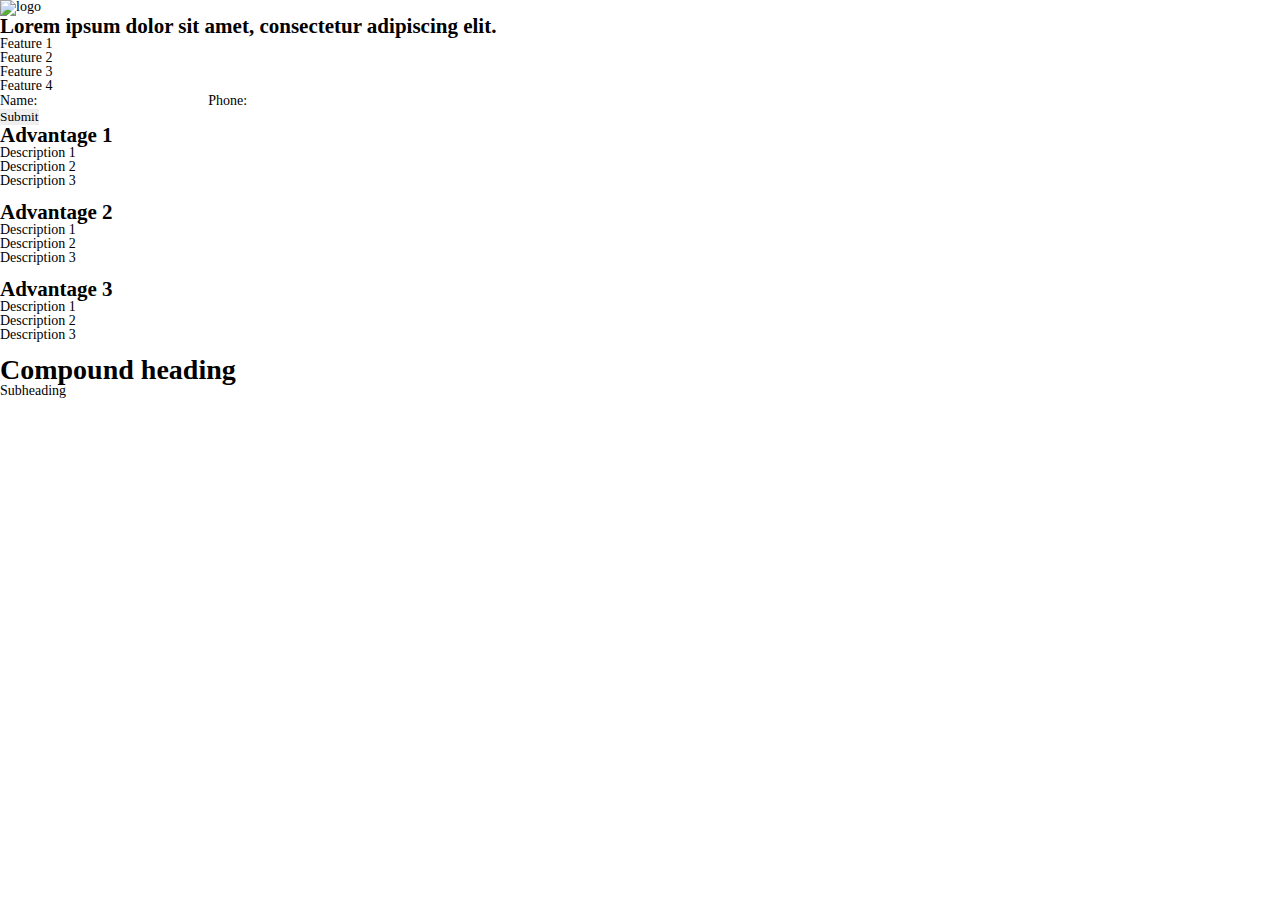
==== index.html @ 04e69cf3 "setup project" ====
<!DOCTYPE html>
<html lang="en">

<head>
    <meta charset="UTF-8">
    <meta http-equiv="X-UA-Compatible" content="IE=edge">
    <meta name="viewport" content="width=device-width, initial-scale=1.0">
    <!-- favicon -->
    <link rel="apple-touch-icon" sizes="180x180" href="./assets/apple-touch-icon.png">
    <link rel="icon" type="image/png" sizes="32x32" href="./assets/favicon-32x32.png">
    <link rel="icon" type="image/png" sizes="16x16" href="./assets/favicon-16x16.png">
    <link rel="manifest" href="./assets/site.webmanifest">
    <link rel="mask-icon" href="./assets/safari-pinned-tab.svg" color="#5bbad5">
    <meta name="msapplication-TileColor" content="#da532c">
    <meta name="theme-color" content="#ffffff">

    <link rel="stylesheet" href="./styles/style.css">
    <title>Document</title>
</head>


    <body>
        <header class="header">
            <div class="header__logo">
                <img src="logo.png" alt="logo">
            </div>
            <div class="header__text">
                <p class="header__paragraph"></p>
                <p class="header__paragraph"></p>
            </div>
        </header>

        <div class="promo">
            <h1 class="promo__heading heading"></h1>
            <h2 class="promo__subheading subheading">Lorem ipsum dolor sit amet, consectetur adipiscing elit.</h2>
            <ul class="promo__features">
                <li class="feature">Feature 1</li>
                <li class="feature">Feature 2</li>
                <li class="feature">Feature 3</li>
                <li class="feature">Feature 4</li>
            </ul>
            <form class="promo-form form">
                <p class="form__description form__description__red"></p>
                <div class="promo-form__prices">
                    <div class="promo-form__price">
                        <p class="price-text"></p>
                        <p class="price-cost"></p>
                    </div>
                    <div class="promo-form__price">
                        <p class="price-text"></p>
                        <p class="price-cost price-cost-orange"></p>
                    </div>
                </div>
                <label for="name" class="promo-form__label label">Name:</label>
                <input type="text" id="name" name="name" class="promo-form__input input">
                <label for="phone" class="promo-form__label label">Phone:</label>
                <input type="tel" id="phone" name="phone" class="promo-form__input input">
                <p class="form__description form__description__red"></p>
                <button type="submit" class="promo-form__button">Submit</button>
                <div class="promo-form__security"></div>
            </form>
        </div>

        <div class="advantages">
            <h1 class="advantages__heading"></h1>
            <ul class="advantages__list">
                <li class="advantages__item">
                    <h2 class="advantages__item__heading">Advantage 1</h2>
                    <ul class="advantages__item__descriptions">
                        <li class="advantages__item__description">Description 1</li>
                        <li class="advantages__item__description">Description 2</li>
                        <li class="advantages__item__description">Description 3</li>
                    </ul>
                    <img src="" alt="" class="advantages__item__image">
                </li>
                <li class="advantages__item">
                    <h2 class="advantages__item__heading">Advantage 2</h2>
                    <ul class="advantages__item__descriptions">
                        <li class="advantages__item__description">Description 1</li>
                        <li class="advantages__item__description">Description 2</li>
                        <li class="advantages__item__description">Description 3</li>
                    </ul>
                    <img src="" alt="" class="advantages__item__image">
                </li>
                <li class="advantages__item">
                    <h2 class="advantages__item__heading">Advantage 3</h2>
                    <ul class="advantages__item__descriptions">
                        <li class="advantages__item__description">Description 1</li>
                        <li class="advantages__item__description">Description 2</li>
                        <li class="advantages__item__description">Description 3</li>
                    </ul>
                    <img src="" alt="" class="advantages__item__image">
                </li>
            </ul>
        </div>
        <div class="compound">
            <h1 class="compound__heading">Compound heading</h1>
            <p class="compound__subheading">Subheading</p>
            <ul class="compound__list">
                <li class="compoud__item">
                    <img src="" alt="">
                    <div class="compound__text">
                        <h6 class="compound__item__heading"></h6>
                        <p class="compound__item__description"></p>
                    </div>
                </li>
                <li class="compoud__item">
                    <img src="" alt="">
                    <div class="compound__text">
                        <h6 class="compound__item__heading"></h6>
                        <p class="compound__item__description"></p>
                    </div>
                </li>
                <li class="compoud__item">
                    <img src="" alt="">
                    <div class="compound__text">
                        <h6 class="compound__item__heading"></h6>
                        <p class="compound__item__description"></p>
                    </div>
                </li>
                <li class="compoud__item">
                    <img src="" alt="">
                    <div class="compound__text">
                        <h6 class="compound__item__heading"></h6>
                        <p class="compound__item__description"></p>
                    </div>
                </li>
                <li class="compoud__item">
                    <img src="" alt="">
                    <div class="compound__text">
                        <h6 class="compound__item__heading"></h6>
                        <p class="compound__item__description"></p>
                    </div>
                </li>
                <li class="compoud__item">
                    <img src="" alt="">
                    <div class="compound__text">
                        <h6 class="compound__item__heading"></h6>
                        <p class="compound__item__description"></p>
                    </div>
                </li>
            </ul>
        </div>
    </body>

    </html>
---- styles/style.css ----
* {
    padding: 0;
    margin: 0 auto;
    border: 0;
}

*, *::before, *::after {
    -moz-box-sizing: border-box;
    -webkit-box-sizing: border-box;
    box-sizing: border-box;
}
:focus, :active{outline: none;}
a:focus, a:active{outline: none;}

body {
    height: 100%;
    width: 100%;
    font-size: 100%;
    line-height: 1;
    font-size: 14px;
    -ms-text-size-adjust: 100%;
    -moz-text-size-adjust: 100%;
    -webkit-text-size-adjust: 100%;
}

input, button{font-family: inherit;}
nav, header, footer{display: block;}

input::-ms-clear{display: none;}
button{cursor: pointer;}
button::-moz-focus-inner{padding: 0;border: 0;}
a, a:visited{text-decoration: none;}
a:hover{text-decoration: none;}
ul li{list-style-type: none;}

.header {
}
.header__logo {
}
.header__text {
}
.header__paragraph {
}
.promo {
}
.promo__heading {
}
.heading {
}
.promo__subheading {
}
.subheading {
}
.promo__features {
}
.feature {
}
.promo-form {
}
.form {
}
.form__description {
}
.form__description__red {
}
.promo-form__prices {
}
.promo-form__price {
}
.price-text {
}
.price-cost {
}
.price-cost-orange {
}
.promo-form__label {
}
.label {
}
.promo-form__input {
}
.input {
}
.promo-form__button {
}
.promo-form__security {
}
.advantages {
}
.advantages__heading {
}
.advantages__list {
}
.advantages__item {
}
.advantages__item__heading {
}
.advantages__item__descriptions {
}
.advantages__item__description {
}
.advantages__item__image {
}
.compound {
}
.compound__heading {
}
.compound__subheading {
}
.compound__list {
}
.compoud__item {
}
.compound__text {
}
.compound__item__heading {
}
.compound__item__description {
}
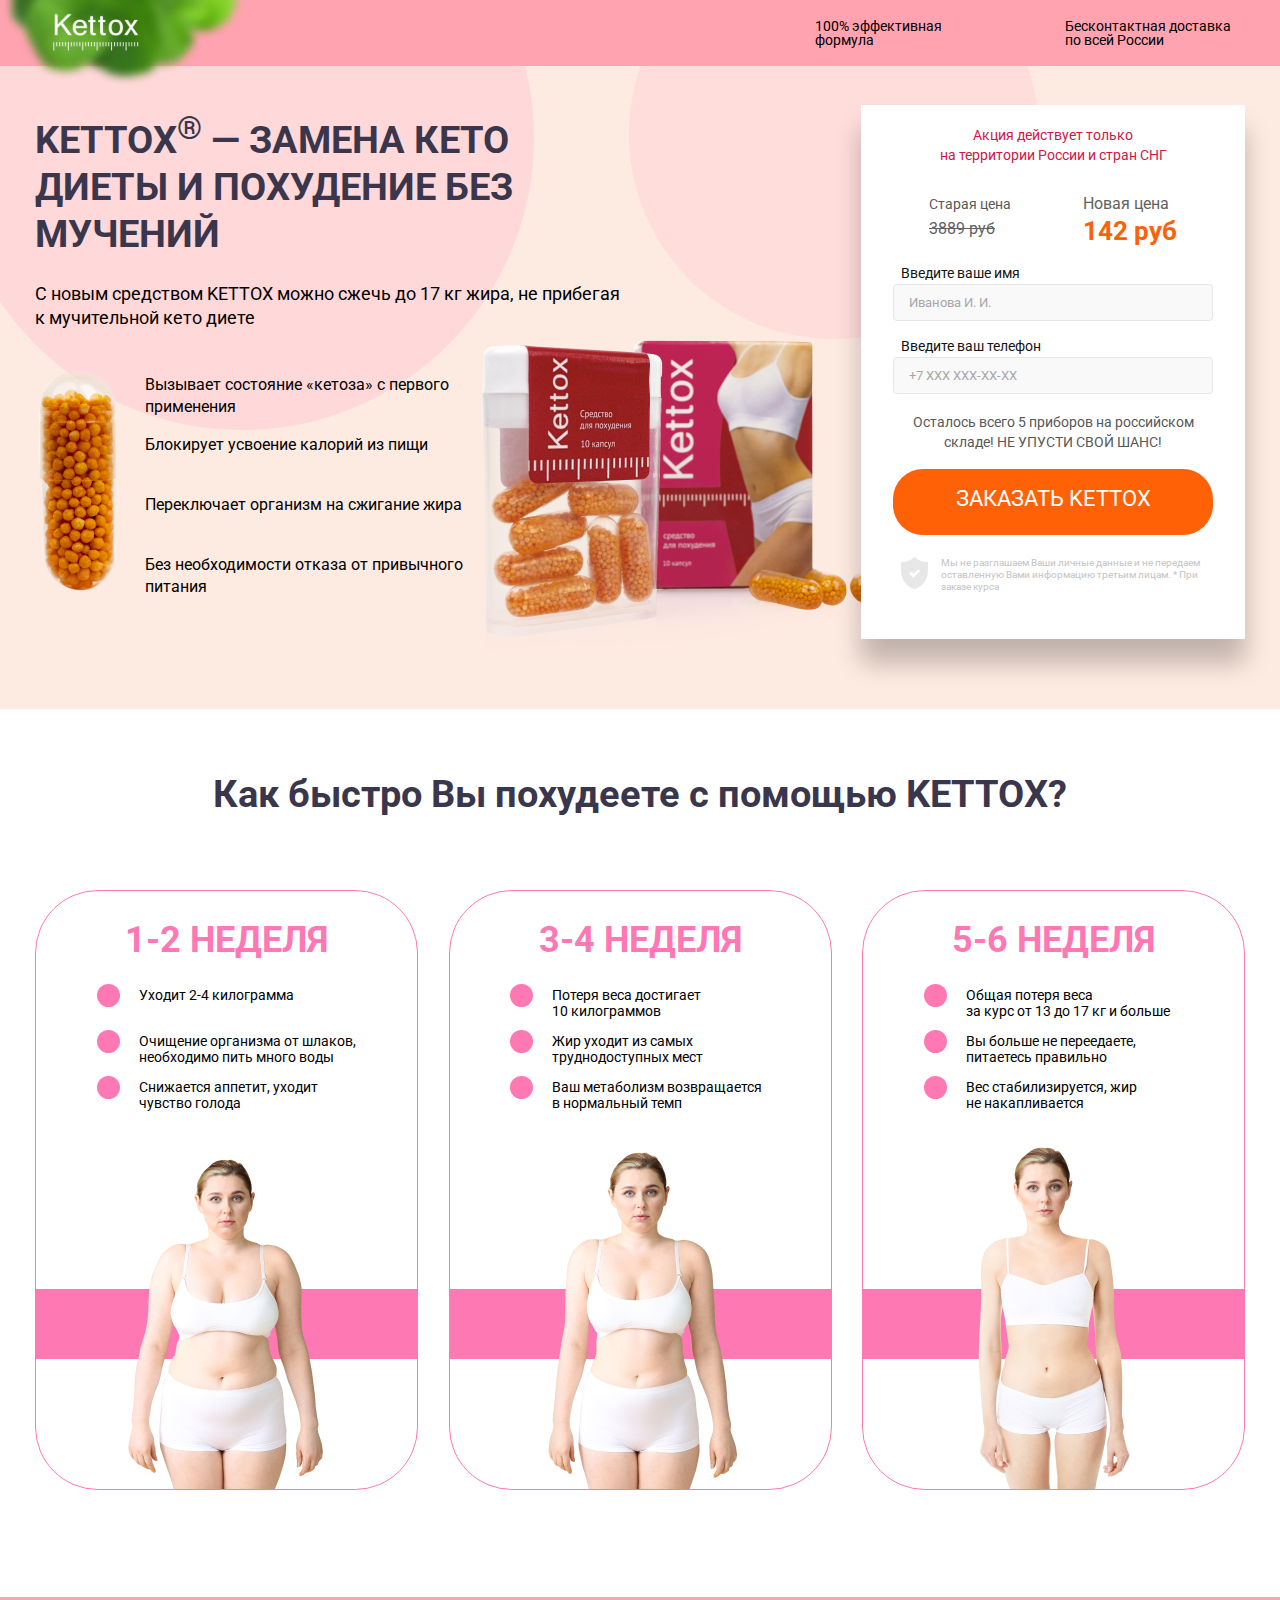
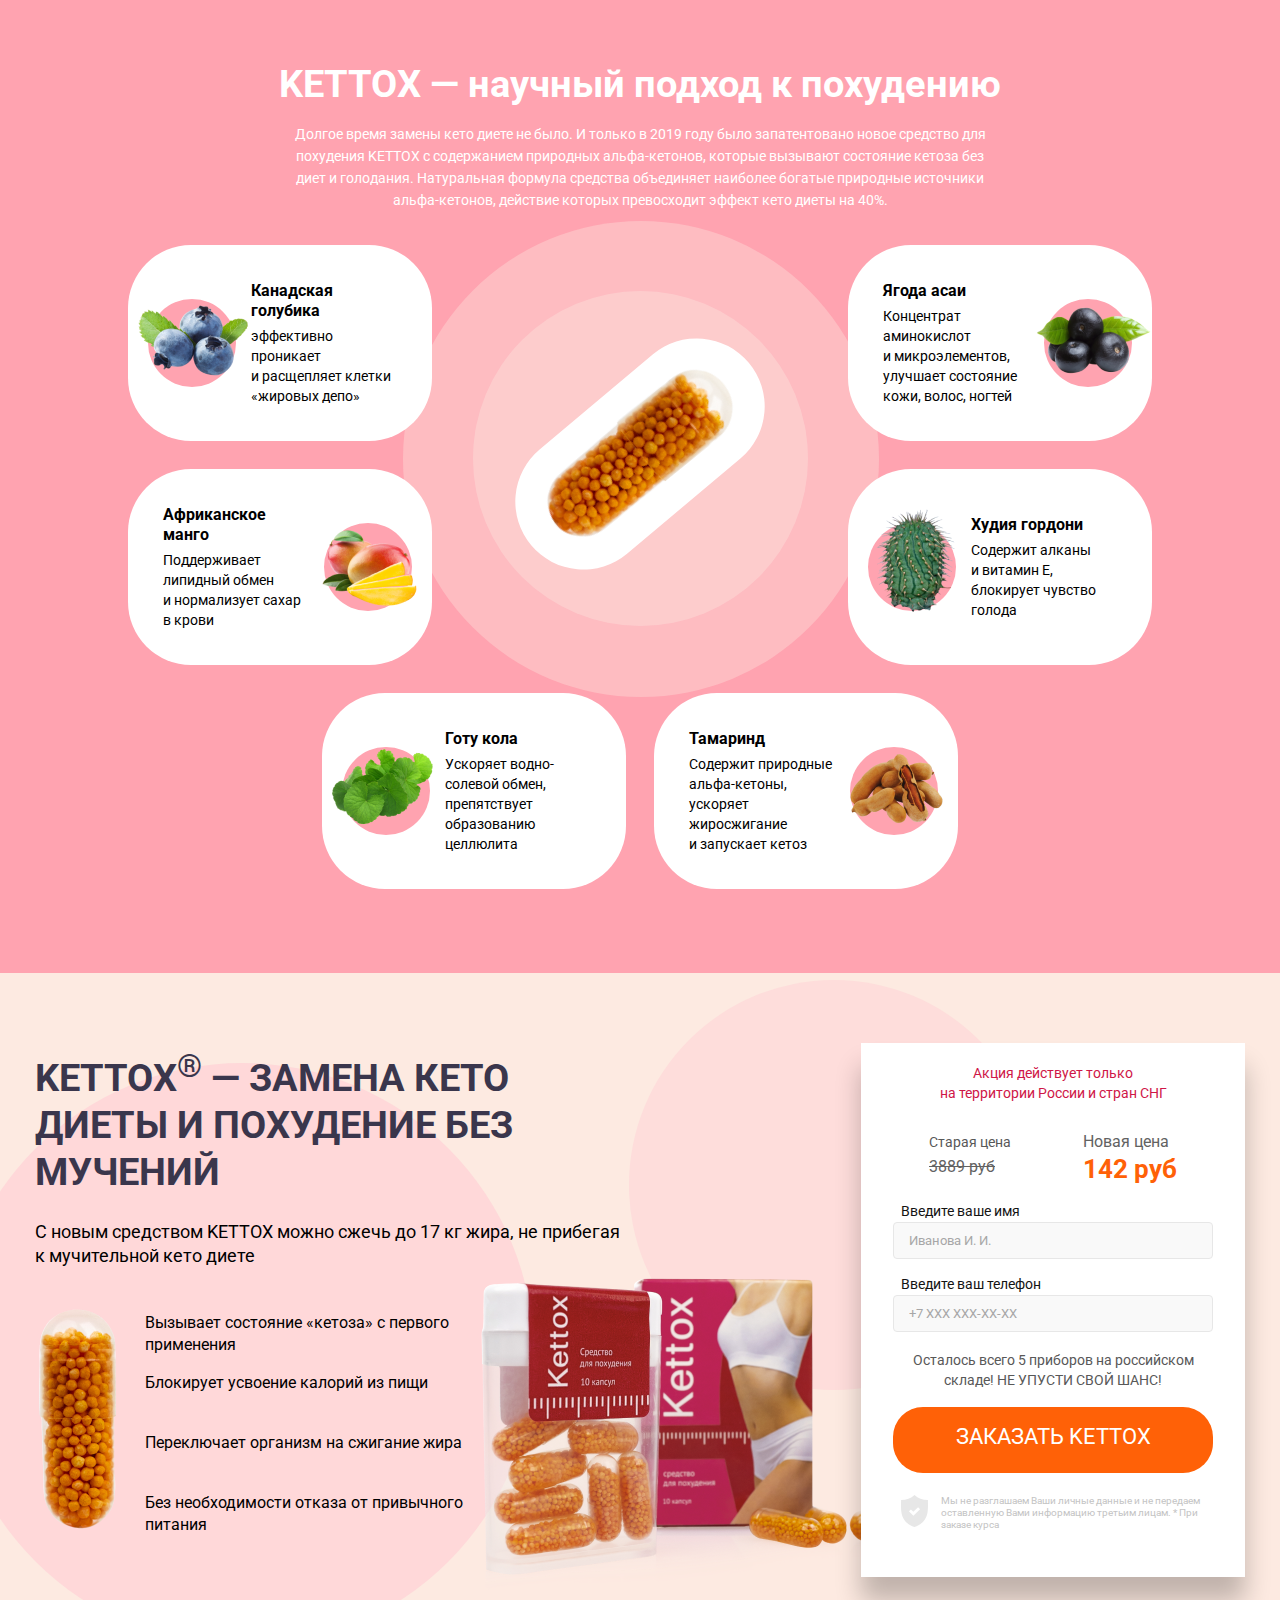
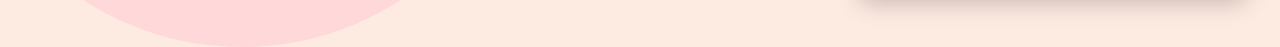
==== commit 8dcceaa3: "add and basic refactor test task" ====
--- a/index.html
+++ b/index.html
@@ -13,134 +13,410 @@
     <link rel="mask-icon" href="./assets/safari-pinned-tab.svg" color="#5bbad5">
     <meta name="msapplication-TileColor" content="#da532c">
     <meta name="theme-color" content="#ffffff">
-
+    <!-- font -->
+    <link rel="preconnect" href="https://fonts.googleapis.com">
+    <link rel="preconnect" href="https://fonts.gstatic.com" crossorigin>
+    <link href="https://fonts.googleapis.com/css2?family=Roboto:wght@400;700&display=swap" rel="stylesheet">
+    <!-- style -->
     <link rel="stylesheet" href="./styles/style.css">
-    <title>Document</title>
+    <title>KETTOX</title>
 </head>
 
 
     <body>
         <header class="header">
-            <div class="header__logo">
-                <img src="logo.png" alt="logo">
-            </div>
-            <div class="header__text">
-                <p class="header__paragraph"></p>
-                <p class="header__paragraph"></p>
+            <div class="wrap header__wrap">
+                <div class="header__logo">
+                    <img class="logo" src="./assets/logo.svg" alt="logo">
+                    <img class="leaf" src="./assets/leaf.png" alt="leaf">
+                </div>
+                <div class="header__text">
+                    <p class="header__paragraph">100% эффективная формула</p>
+                    <p class="header__paragraph">Бесконтактная доставка по&nbsp;всей России</p>
+                    <p class="header__paragraph-mobile">KETTOX®  Комфортная замена кето диеты</p>
+                </div>
             </div>
         </header>
 
         <div class="promo">
-            <h1 class="promo__heading heading"></h1>
-            <h2 class="promo__subheading subheading">Lorem ipsum dolor sit amet, consectetur adipiscing elit.</h2>
-            <ul class="promo__features">
-                <li class="feature">Feature 1</li>
-                <li class="feature">Feature 2</li>
-                <li class="feature">Feature 3</li>
-                <li class="feature">Feature 4</li>
-            </ul>
-            <form class="promo-form form">
-                <p class="form__description form__description__red"></p>
-                <div class="promo-form__prices">
-                    <div class="promo-form__price">
-                        <p class="price-text"></p>
-                        <p class="price-cost"></p>
-                    </div>
-                    <div class="promo-form__price">
-                        <p class="price-text"></p>
-                        <p class="price-cost price-cost-orange"></p>
-                    </div>
-                </div>
-                <label for="name" class="promo-form__label label">Name:</label>
-                <input type="text" id="name" name="name" class="promo-form__input input">
-                <label for="phone" class="promo-form__label label">Phone:</label>
-                <input type="tel" id="phone" name="phone" class="promo-form__input input">
-                <p class="form__description form__description__red"></p>
-                <button type="submit" class="promo-form__button">Submit</button>
-                <div class="promo-form__security"></div>
-            </form>
+            <div class="wrap promo__wrap">
+                <div class="promo__text">
+                    <h1 class="promo__heading heading">KETTOX<sup class="reg">&reg;</sup>&nbsp;&mdash; ЗАМЕНА КЕТО ДИЕТЫ И&nbsp;ПОХУДЕНИЕ БЕЗ МУЧЕНИЙ</h1>
+                    <p class="promo__subheading subheading">С&nbsp;новым средством KETTOX можно сжечь до&nbsp;17&nbsp;кг жира, не&nbsp;прибегая к&nbsp;мучительной кето диете</p>
+                    <ul class="promo__features">
+                        <img class="promo__features__pic" src="./assets/pill.png" alt="pill">
+                        <li class="feature">Вызывает состояние &laquo;кетоза&raquo; с&nbsp;первого применения</li>
+                        <li class="feature">Блокирует усвоение калорий из&nbsp;пищи</li>
+                        <li class="feature">Переключает организм на&nbsp;сжигание жира</li>
+                        <li class="feature">Без необходимости отказа от&nbsp;привычного питания</li>
+                    </ul>
+                </div>
+                <img class="promo__pic" src="./assets/promo-pic.png" alt="kettox box">
+                <div class="promo__circle"></div>
+                <div class="promo__circle-big"></div>
+                <form class="promo-form form">
+                    <p class="form__description form__description__red">Акция действует только на&nbsp;территории&nbsp;России&nbsp;и&nbsp;стран СНГ</p>
+                    <div class="promo-form__prices">
+                        <div class="promo-form__price">
+                            <p class="price-text">Старая цена</p>
+                            <p class="price-cost">3889 руб</p>
+                        </div>
+                        <div class="promo-form__price">
+                            <p class="price-text price-text-big">Новая цена</p>
+                            <p class="price-cost-orange">142 руб</p>
+                        </div>
+                    </div>
+                    <div class="form-input">
+                        <label for="name" class="promo-form__label label">Введите ваше имя</label>
+                        <input type="text" id="name" name="name" class="promo-form__input input" placeholder="Иванова И. И.">
+                    </div>
+                    <div class="form-input">
+                        <label for="phone" class="promo-form__label label">Введите ваш телефон</label>
+                        <input type="tel" id="phone" name="phone" class="promo-form__input input" placeholder="+7 ХХХ ХХХ-ХХ-ХХ">
+                    </div>
+                    <p class="form__description">Осталось всего 5&nbsp;приборов на&nbsp;российском складе! НЕ&nbsp;УПУСТИ СВОЙ ШАНС!</p>
+                    <button type="submit" class="promo-form__button button">ЗАКАЗАТЬ KETTOX</button>
+                    <div class="promo-form__security">
+                        <svg class="security__icon" width="27" height="32" viewBox="0 0 27 32" fill="none" xmlns="http://www.w3.org/2000/svg">
+                            <path d="M26.9261 4.99968C21.364 4.99968 17.1028 3.43964 13.4995 0C9.89658 3.43964 5.63558 4.99968 0.0738771 4.99968C0.0738771 13.9572 -1.81419 26.7888 13.4994 32C28.8141 26.7889 26.9261 13.9573 26.9261 4.99968ZM12.3873 20.7625L7.91428 16.3707L9.917 14.4048L12.3873 16.8304L17.0825 12.2211L19.0851 14.187L12.3873 20.7625Z" fill="#E7E7E7"/>
+                        </svg>    
+                        Мы&nbsp;не&nbsp;разглашаем Ваши личные данные и&nbsp;не передаем оставленную Вами информацию третьим лицам. * При заказе курса
+                    </div>
+                </form>
+            </div>
         </div>
 
+        <form class="promo-form-mobile form wrap">
+            <p class="form__description__black">Акция! Закажите KETTOX прямо&nbsp;сейчас&nbsp;всего&nbsp;за&nbsp;147&nbsp;руб.</p>
+            <div class="promo-form__prices">
+                <div class="promo-form__price">
+                    <p class="price-text">Старая цена</p>
+                    <p class="price-cost">3990 руб.</p>
+                </div>
+                <div class="promo-form__price">
+                    <p class="price-text price-text-big">Промо-цена:</p>
+                    <p class="price-cost-orange">147*</p>
+                </div>
+            </div>
+            <div class="form-input">
+                <label for="name" class="promo-form__label label">Введите ваше имя</label>
+                <input type="text" id="name" name="name" class="promo-form__input input" placeholder="Иванова И. И.">
+            </div>
+            <div class="form-input">
+                <label for="phone" class="promo-form__label label">Введите ваш телефон</label>
+                <input type="tel" id="phone" name="phone" class="promo-form__input input" placeholder="+7 ХХХ ХХХ-ХХ-ХХ">
+            </div>
+            <p class="form__description-small">Осталось упаковок со скидкой: <span class="form__description-num">48</span> шт.</p>
+            <button type="submit" class="promo-form__button button">ЗАКАЗАТЬ KETTOX</button>
+            <div class="form__description-small form__description-center">
+                Уже получили на этой неделе: 297 чел.
+            </div>
+        </form>
+
         <div class="advantages">
-            <h1 class="advantages__heading"></h1>
-            <ul class="advantages__list">
-                <li class="advantages__item">
-                    <h2 class="advantages__item__heading">Advantage 1</h2>
-                    <ul class="advantages__item__descriptions">
-                        <li class="advantages__item__description">Description 1</li>
-                        <li class="advantages__item__description">Description 2</li>
-                        <li class="advantages__item__description">Description 3</li>
+            <div class="wrap">
+                <div class="slider">
+                    <h1 class="advantages__heading heading">Как быстро&nbsp;Вы похудеете с&nbsp;помощью KETTOX?</h1>
+                    <ul class="advantages__list slides">
+                        <li class="advantages__item slide">
+                            <h2 class="advantages__item__heading">1-2 НЕДЕЛЯ</h2>
+                            <ul class="advantages__item__descriptions">
+                                <li class="advantages__item__description">Уходит 2-4 килограмма</li>
+                                <li class="advantages__item__description">Очищение организма от&nbsp;шлаков, необходимо пить много воды</li>
+                                <li class="advantages__item__description">Снижается аппетит, уходит чувство голода</li>
+                            </ul>
+                            <img src="./assets/1week.png" alt="1-2 week result" class="advantages__item__image">
+                            <div class="advantages__item__line"></div>
+                            <div class="next">
+                                <svg width="16" height="28" viewBox="0 0 16 28" fill="none" xmlns="http://www.w3.org/2000/svg">
+                                    <path d="M14.9635 14.9986C15.5076 14.4545 15.5076 13.5455 14.9635 13L2.40905 0.413312C1.85797 -0.137771 0.964267 -0.137771 0.414579 0.413311C-0.136503 0.964394 -0.136503 1.8595 0.414579 2.41058L11.9717 13.9999L0.413182 25.5879C-0.1379 26.1404 -0.1379 27.0341 0.413182 27.5866C0.964265 28.1377 1.85797 28.1377 2.40766 27.5866L14.9635 14.9986Z" fill="white"/>
+                                </svg>
+                            </div>
+                        </li>
+                        <li class="advantages__item slide">
+                            <h2 class="advantages__item__heading">3-4 НЕДЕЛЯ</h2>
+                            <ul class="advantages__item__descriptions">
+                                <li class="advantages__item__description">Потеря веса достигает 10&nbsp;килограммов</li>
+                                <li class="advantages__item__description">Жир уходит из&nbsp;самых труднодоступных мест</li>
+                                <li class="advantages__item__description">Ваш метаболизм возвращается в&nbsp;нормальный темп</li>
+                            </ul>
+                            <img src="./assets/3week.png" alt="3-4 week result" class="advantages__item__image">
+                            <div class="advantages__item__line"></div>
+                            <div class="prev">
+                                <svg width="16" height="28" viewBox="0 0 16 28" fill="none" xmlns="http://www.w3.org/2000/svg">
+                                    <path d="M14.9635 14.9986C15.5076 14.4545 15.5076 13.5455 14.9635 13L2.40905 0.413312C1.85797 -0.137771 0.964267 -0.137771 0.414579 0.413311C-0.136503 0.964394 -0.136503 1.8595 0.414579 2.41058L11.9717 13.9999L0.413182 25.5879C-0.1379 26.1404 -0.1379 27.0341 0.413182 27.5866C0.964265 28.1377 1.85797 28.1377 2.40766 27.5866L14.9635 14.9986Z" fill="white"/>
+                                </svg>
+                            </div>
+                            <div class="next">
+                                <svg width="16" height="28" viewBox="0 0 16 28" fill="none" xmlns="http://www.w3.org/2000/svg">
+                                    <path d="M14.9635 14.9986C15.5076 14.4545 15.5076 13.5455 14.9635 13L2.40905 0.413312C1.85797 -0.137771 0.964267 -0.137771 0.414579 0.413311C-0.136503 0.964394 -0.136503 1.8595 0.414579 2.41058L11.9717 13.9999L0.413182 25.5879C-0.1379 26.1404 -0.1379 27.0341 0.413182 27.5866C0.964265 28.1377 1.85797 28.1377 2.40766 27.5866L14.9635 14.9986Z" fill="white"/>
+                                </svg>
+                            </div>
+                        </li>
+                        <li class="advantages__item slide">
+                            <h2 class="advantages__item__heading">5-6 НЕДЕЛЯ</h2>
+                            <ul class="advantages__item__descriptions">
+                                <li class="advantages__item__description">Общая потеря веса за&nbsp;курс&nbsp;oт&nbsp;13&nbsp;до&nbsp;17&nbsp;кг&nbsp;и&nbsp;больше</li>
+                                <li class="advantages__item__description">Вы&nbsp;больше&nbsp;не&nbsp;переедаете, питаетесь правильно</li>
+                                <li class="advantages__item__description">Вес стабилизируется, жир не&nbsp;накапливается</li>
+                            </ul>
+                            <img src="./assets/5week.png" alt="5-6 week result" class="advantages__item__image">
+                            <div class="advantages__item__line"></div>
+                            <div class="prev">
+                                <svg width="16" height="28" viewBox="0 0 16 28" fill="none" xmlns="http://www.w3.org/2000/svg">
+                                    <path d="M14.9635 14.9986C15.5076 14.4545 15.5076 13.5455 14.9635 13L2.40905 0.413312C1.85797 -0.137771 0.964267 -0.137771 0.414579 0.413311C-0.136503 0.964394 -0.136503 1.8595 0.414579 2.41058L11.9717 13.9999L0.413182 25.5879C-0.1379 26.1404 -0.1379 27.0341 0.413182 27.5866C0.964265 28.1377 1.85797 28.1377 2.40766 27.5866L14.9635 14.9986Z" fill="white"/>
+                                </svg>
+                            </div>
+                        </li>
                     </ul>
-                    <img src="" alt="" class="advantages__item__image">
-                </li>
-                <li class="advantages__item">
-                    <h2 class="advantages__item__heading">Advantage 2</h2>
-                    <ul class="advantages__item__descriptions">
-                        <li class="advantages__item__description">Description 1</li>
-                        <li class="advantages__item__description">Description 2</li>
-                        <li class="advantages__item__description">Description 3</li>
-                    </ul>
-                    <img src="" alt="" class="advantages__item__image">
-                </li>
-                <li class="advantages__item">
-                    <h2 class="advantages__item__heading">Advantage 3</h2>
-                    <ul class="advantages__item__descriptions">
-                        <li class="advantages__item__description">Description 1</li>
-                        <li class="advantages__item__description">Description 2</li>
-                        <li class="advantages__item__description">Description 3</li>
-                    </ul>
-                    <img src="" alt="" class="advantages__item__image">
-                </li>
-            </ul>
+                </div>
+            </div>
         </div>
         <div class="compound">
-            <h1 class="compound__heading">Compound heading</h1>
-            <p class="compound__subheading">Subheading</p>
-            <ul class="compound__list">
-                <li class="compoud__item">
-                    <img src="" alt="">
-                    <div class="compound__text">
-                        <h6 class="compound__item__heading"></h6>
-                        <p class="compound__item__description"></p>
-                    </div>
-                </li>
-                <li class="compoud__item">
-                    <img src="" alt="">
-                    <div class="compound__text">
-                        <h6 class="compound__item__heading"></h6>
-                        <p class="compound__item__description"></p>
-                    </div>
-                </li>
-                <li class="compoud__item">
-                    <img src="" alt="">
-                    <div class="compound__text">
-                        <h6 class="compound__item__heading"></h6>
-                        <p class="compound__item__description"></p>
-                    </div>
-                </li>
-                <li class="compoud__item">
-                    <img src="" alt="">
-                    <div class="compound__text">
-                        <h6 class="compound__item__heading"></h6>
-                        <p class="compound__item__description"></p>
-                    </div>
-                </li>
-                <li class="compoud__item">
-                    <img src="" alt="">
-                    <div class="compound__text">
-                        <h6 class="compound__item__heading"></h6>
-                        <p class="compound__item__description"></p>
-                    </div>
-                </li>
-                <li class="compoud__item">
-                    <img src="" alt="">
-                    <div class="compound__text">
-                        <h6 class="compound__item__heading"></h6>
-                        <p class="compound__item__description"></p>
-                    </div>
-                </li>
-            </ul>
+            <div class="wrap">
+                <h1 class="compound__heading heading">KETTOX&nbsp;&mdash; научный подход к&nbsp;похудению</h1>
+                <p class="compound__subheading">Долгое время замены кето диете не&nbsp;было. И&nbsp;только в&nbsp;2019 году было запатентовано новое средство для похудения KETTOX с&nbsp;содержанием природных альфа-кетонов, которые вызывают состояние кетоза без диет и&nbsp;голодания. Натуральная формула средства объединяет наиболее богатые природные источники альфа-кетонов, действие которых превосходит эффект кето диеты на&nbsp;40%.</p>
+                <ul class="compound__list">
+                    <li class="compound__pill">
+                        <div class="pill__circle pill__circle-small "></div>
+                        <div class="pill__circle"></div>
+                        <div class="pill__oval"></div>
+                        <img class="pill__pic" src="./assets/pill.png" alt="pill">
+                    </li>
+                    <li class="compound-item">
+                        <div class="compound-item__circle">
+                            <img  class="compound-item__pic" src="./assets/mango.png" alt="mango">
+                        </div>
+                        <div class="compound__text">
+                            <h6 class="compound-item__heading">Африканское манго</h6>
+                            <p class="compound-item__description">Поддерживает липидный обмен и&nbsp;нормализует сахар в&nbsp;крови</p>
+                        </div>
+                    </li>
+                    <li class="compound-item">
+                        <div class="compound-item__circle">
+                            <img  class="compound-item__pic" src="./assets/centella.png" alt="centella">
+                        </div>
+                        <div class="compound__text">
+                            <h6 class="compound-item__heading">Готу кола</h6>
+                            <p class="compound-item__description">Ускоряет водно-солевой обмен, препятствует образованию целлюлита</p>
+                        </div>
+                    </li>
+                    <li class="compound-item">
+                        <div class="compound-item__circle">
+                            <img  class="compound-item__pic tamarind" src="./assets/tamarind.png" alt="tamarind">
+                        </div>
+                        <div class="compound__text">
+                            <h6 class="compound-item__heading">Тамаринд</h6>
+                            <p class="compound-item__description">Содержит природные альфа-кетоны, ускоряет жиросжигание и&nbsp;запускает кетоз</p>
+                        </div>
+                    </li>
+                    <li class="compound-item">
+                        <div class="compound-item__circle">
+                            <img  class="compound-item__pic hoodia" src="./assets/hoodia.png" alt="hoodia">
+                        </div>
+                        <div class="compound__text">
+                            <h6 class="compound-item__heading">Худия гордони</h6>
+                            <p class="compound-item__description">Содержит алканы и&nbsp;витамин&nbsp;Е, блокирует чувство голода</p>
+                        </div>
+                    </li>
+                    <li class="compound-item">
+                        <div class="compound-item__circle">
+                            <img  class="compound-item__pic" src="./assets/asai.png" alt="asai">
+                        </div>
+                        <div class="compound__text">
+                            <h6 class="compound-item__heading">Ягода асаи</h6>
+                            <p class="compound-item__description">Концентрат аминокислот и&nbsp;микроэлементов, улучшает состояние кожи, волос, ногтей</p>
+                        </div>
+                    </li>
+                    <li class="compound-item">
+                        <div class="compound-item__circle">
+                            <img  class="compound-item__pic" src="./assets/berry.png" alt="berry">
+                        </div>
+                        <div class="compound__text">
+                            <h6 class="compound-item__heading">Канадская голубика</h6>
+                            <p class="compound-item__description">эффективно проникает и&nbsp;расщепляет клетки &laquo;жировых депо&raquo;</p>
+                        </div>
+                    </li>
+                </ul>
+            </div>
         </div>
+        <footer>
+            <div class="promo footer">
+                <div class="wrap promo__wrap footer__wrap">
+                    <div class="promo__text">
+                        <h1 class="promo__heading heading">KETTOX<sup class="reg">&reg;</sup>&nbsp;&mdash; ЗАМЕНА КЕТО ДИЕТЫ И&nbsp;ПОХУДЕНИЕ БЕЗ МУЧЕНИЙ</h1>
+                        <p class="promo__subheading subheading">С&nbsp;новым средством KETTOX можно сжечь до&nbsp;17&nbsp;кг жира, не&nbsp;прибегая к&nbsp;мучительной кето диете</p>
+                        <ul class="promo__features">
+                            <img class="promo__features__pic" src="./assets/pill.png" alt="pill">
+                            <li class="feature">Вызывает состояние &laquo;кетоза&raquo; с&nbsp;первого применения</li>
+                            <li class="feature">Блокирует усвоение калорий из&nbsp;пищи</li>
+                            <li class="feature">Переключает организм на&nbsp;сжигание жира</li>
+                            <li class="feature">Без необходимости отказа от&nbsp;привычного питания</li>
+                        </ul>
+                    </div>
+                    <img class="promo__pic footer__pic" src="./assets/promo-pic.png" alt="kettox box">
+                    <div class="promo__circle footer__circle"></div>
+                    <div class="promo__circle-big footer__circle-big"></div>
+                    <form class="promo-form form" action="#">
+                        <p class="form__description form__description__red">Акция действует только на&nbsp;территории&nbsp;России&nbsp;и&nbsp;стран СНГ</p>
+                        <div class="promo-form__prices">
+                            <div class="promo-form__price">
+                                <p class="price-text">Старая цена</p>
+                                <p class="price-cost">3889 руб</p>
+                            </div>
+                            <div class="promo-form__price">
+                                <p class="price-text price-text-big">Новая цена</p>
+                                <p class="price-cost-orange">142 руб</p>
+                            </div>
+                        </div>
+                        <div class="form-input">
+                            <label for="name" class="promo-form__label label">Введите ваше имя</label>
+                            <input type="text" id="name" name="name" class="promo-form__input input" placeholder="Иванова И. И.">
+                        </div>
+                        <div class="form-input">
+                            <label for="phone" class="promo-form__label label">Введите ваш телефон</label>
+                            <input type="tel" id="phone" name="phone" class="promo-form__input input" placeholder="+7 ХХХ ХХХ-ХХ-ХХ">
+                        </div>
+                        <p class="form__description">Осталось всего 5&nbsp;приборов на&nbsp;российском складе! НЕ&nbsp;УПУСТИ СВОЙ ШАНС!</p>
+                        <button type="submit" class="promo-form__button button">ЗАКАЗАТЬ KETTOX</button>
+                        <div class="promo-form__security">
+                            <svg class="security__icon" width="27" height="32" viewBox="0 0 27 32" fill="none" xmlns="http://www.w3.org/2000/svg">
+                                <path d="M26.9261 4.99968C21.364 4.99968 17.1028 3.43964 13.4995 0C9.89658 3.43964 5.63558 4.99968 0.0738771 4.99968C0.0738771 13.9572 -1.81419 26.7888 13.4994 32C28.8141 26.7889 26.9261 13.9573 26.9261 4.99968ZM12.3873 20.7625L7.91428 16.3707L9.917 14.4048L12.3873 16.8304L17.0825 12.2211L19.0851 14.187L12.3873 20.7625Z" fill="#E7E7E7"/>
+                            </svg>    
+                            Мы&nbsp;не&nbsp;разглашаем Ваши личные данные и&nbsp;не передаем оставленную Вами информацию третьим лицам. * При заказе курса
+                        </div>
+                    </form>
+                </div>
+            </div>
+        </footer>
+        <form class="promo-form-mobile form wrap">
+            <p class="form__description__black">Акция! Закажите KETTOX прямо&nbsp;сейчас&nbsp;всего&nbsp;за&nbsp;147&nbsp;руб.</p>
+            <div class="promo-form__prices">
+                <div class="promo-form__price">
+                    <p class="price-text">Старая цена</p>
+                    <p class="price-cost">3990 руб.</p>
+                </div>
+                <div class="promo-form__price">
+                    <p class="price-text price-text-big">Промо-цена:</p>
+                    <p class="price-cost-orange">147*</p>
+                </div>
+            </div>
+            <div class="form-input">
+                <label for="name" class="promo-form__label label">Введите ваше имя</label>
+                <input type="text" id="name" name="name" class="promo-form__input input" placeholder="Иванова И. И.">
+            </div>
+            <div class="form-input">
+                <label for="phone" class="promo-form__label label">Введите ваш телефон</label>
+                <input type="tel" id="phone" name="phone" class="promo-form__input input" placeholder="+7 ХХХ ХХХ-ХХ-ХХ">
+            </div>
+            <p class="form__description-small">Осталось упаковок со скидкой: <span class="form__description-num">48</span> шт.</p>
+            <button type="submit" class="promo-form__button button">ЗАКАЗАТЬ KETTOX</button>
+            <div class="form__description-small form__description-center">
+                Уже получили на этой неделе: 297 чел.
+            </div>
+        </form>
+
+        <div class="rendom-popups">
+            <div class="popup1 random-popup">
+                <div class="random-popup__text">
+                     <svg class="random-popup__icon" width="56" height="56" viewBox="0 0 56 56" fill="none" xmlns="http://www.w3.org/2000/svg">
+                        <circle cx="28" cy="28" r="27" stroke="white" stroke-width="2"/>
+                        <g clip-path="url(#clip0_1146_602)">
+                        <path d="M34.5188 32.3137C34.2749 32.069 33.9851 31.8748 33.666 31.7423C33.347 31.6098 33.0049 31.5416 32.6594 31.5416C32.3139 31.5416 31.9718 31.6098 31.6527 31.7423C31.3337 31.8748 31.0439 32.069 30.8 32.3137L29.5313 33.5824C28.1027 32.6758 26.7792 31.6135 25.585 30.4149C24.389 29.2185 23.3269 27.8952 22.4175 26.4687L23.6863 25.1999C23.931 24.9561 24.1252 24.6663 24.2577 24.3472C24.3901 24.0281 24.4583 23.6861 24.4583 23.3406C24.4583 22.9951 24.3901 22.653 24.2577 22.3339C24.1252 22.0148 23.931 21.7251 23.6863 21.4812L21.21 19.0137C20.9696 18.7682 20.6823 18.5735 20.3651 18.4412C20.0479 18.3089 19.7074 18.2418 19.3638 18.2437C19.0177 18.2428 18.6749 18.3104 18.355 18.4426C18.0351 18.5747 17.7446 18.7688 17.5 19.0137L16.31 20.1949C15.7428 20.8048 15.3195 21.534 15.0712 22.329C14.8228 23.1239 14.7558 23.9644 14.875 24.7887C15.155 28.0699 17.3075 32.0162 20.6238 35.3412C23.94 38.6662 27.93 40.8099 31.2113 41.1249C31.4561 41.138 31.7014 41.138 31.9463 41.1249C32.6526 41.1546 33.3577 41.0429 34.0203 40.7965C34.6829 40.5501 35.2897 40.1739 35.805 39.6899L36.9863 38.4999C37.2311 38.2554 37.4252 37.9648 37.5574 37.645C37.6895 37.3251 37.7571 36.9823 37.7563 36.6362C37.7582 36.2926 37.691 35.952 37.5588 35.6349C37.4265 35.3177 37.2318 35.0304 36.9863 34.7899L34.5188 32.3137ZM35.7525 37.2662L34.5625 38.4474C34.1225 38.8141 33.6089 39.082 33.0564 39.233C32.5038 39.384 31.9253 39.4145 31.36 39.3224C28.5163 39.0774 24.8938 37.0649 21.9013 34.0724C18.9088 31.0799 16.8963 27.4837 16.625 24.6399C16.5307 24.0746 16.56 23.4956 16.7111 22.9427C16.8621 22.3898 17.1313 21.8762 17.5 21.4374L18.7338 20.2474C18.8155 20.1663 18.9125 20.1022 19.0191 20.0586C19.1257 20.0151 19.2399 19.993 19.355 19.9937C19.4702 19.993 19.5843 20.0151 19.6909 20.0586C19.7975 20.1022 19.8945 20.1663 19.9763 20.2474L22.4525 22.7499C22.6155 22.9139 22.707 23.1357 22.707 23.3668C22.707 23.598 22.6155 23.8198 22.4525 23.9837L20.7025 25.7337C20.5656 25.87 20.4776 26.0477 20.4523 26.2392C20.4269 26.4308 20.4657 26.6253 20.5625 26.7924C21.6102 28.5761 22.8837 30.2171 24.3513 31.6749C25.8091 33.1426 27.4501 34.416 29.2338 35.4637C29.4009 35.5605 29.5955 35.5993 29.787 35.574C29.9785 35.5486 30.1563 35.4606 30.2925 35.3237L32.0425 33.5737C32.2065 33.4107 32.4282 33.3193 32.6594 33.3193C32.8906 33.3193 33.1123 33.4107 33.2763 33.5737L35.7525 36.0499C35.8336 36.1317 35.8978 36.2287 35.9413 36.3353C35.9849 36.4419 36.0069 36.556 36.0063 36.6712C36.0008 36.8947 35.91 37.1076 35.7525 37.2662Z" fill="white"/>
+                        <path d="M37.275 18.7163C36.059 17.4956 34.6134 16.5278 33.0215 15.8685C31.4296 15.2092 29.723 14.8716 28 14.875C27.7679 14.875 27.5454 14.9672 27.3813 15.1313C27.2172 15.2954 27.125 15.518 27.125 15.75C27.125 15.9821 27.2172 16.2047 27.3813 16.3687C27.5454 16.5328 27.7679 16.625 28 16.625C29.5019 16.625 30.989 16.9224 32.3754 17.5C33.7618 18.0777 35.02 18.9242 36.0776 19.9906C37.1351 21.0571 37.971 22.3225 38.5369 23.7137C39.1029 25.1049 39.3877 26.5944 39.375 28.0963C39.375 28.3283 39.4672 28.5509 39.6313 28.715C39.7954 28.8791 40.0179 28.9713 40.25 28.9713C40.4821 28.9713 40.7046 28.8791 40.8687 28.715C41.0328 28.5509 41.125 28.3283 41.125 28.0963C41.1418 26.355 40.8097 24.6279 40.1485 23.017C39.4873 21.406 38.5103 19.9437 37.275 18.7163Z" fill="white"/>
+                        <path d="M32.2962 23.7213C32.7928 24.2149 33.1856 24.8028 33.4516 25.4504C33.7176 26.0981 33.8513 26.7924 33.845 27.4925C33.845 27.7246 33.9372 27.9472 34.1013 28.1112C34.2653 28.2753 34.4879 28.3675 34.72 28.3675C34.952 28.3675 35.1746 28.2753 35.3387 28.1112C35.5028 27.9472 35.595 27.7246 35.595 27.4925C35.6066 26.5659 35.434 25.6463 35.0875 24.7869C34.7409 23.9275 34.2271 23.1454 33.5759 22.4861C32.9247 21.8268 32.1492 21.3034 31.2941 20.9461C30.4391 20.5889 29.5216 20.405 28.595 20.405C28.3629 20.405 28.1403 20.4972 27.9763 20.6613C27.8122 20.8254 27.72 21.048 27.72 21.28C27.72 21.5121 27.8122 21.7347 27.9763 21.8987C28.1403 22.0628 28.3629 22.155 28.595 22.155C29.2845 22.1602 29.9663 22.3012 30.6014 22.57C31.2365 22.8387 31.8124 23.2299 32.2962 23.7213Z" fill="white"/>
+                        </g>
+                        <defs>
+                        <clipPath id="clip0_1146_602">
+                        <rect width="28" height="28" fill="white" transform="translate(14 14)"/>
+                        </clipPath>
+                        </defs>
+                    </svg>
+                    <p>Ольга М. сделала заявку на обратный звонок</p>
+                    <svg class="close-button" width="18" height="18" viewBox="0 0 18 18" fill="none" xmlns="http://www.w3.org/2000/svg">
+                        <path d="M17.1212 18.0001C17.2951 18.0001 17.465 17.9486 17.6096 17.852C17.7542 17.7555 17.8669 17.6182 17.9334 17.4576C17.9999 17.297 18.0173 17.1202 17.9834 16.9497C17.9495 16.7792 17.8657 16.6226 17.7428 16.4996L1.50061 0.25746C1.33576 0.092611 1.11218 0 0.879047 0C0.645916 0 0.422333 0.092611 0.257484 0.25746C0.0926361 0.422308 2.47955e-05 0.645891 2.47955e-05 0.879022C2.47955e-05 1.11215 0.0926361 1.33574 0.257484 1.50058L16.4997 17.7428C16.5812 17.8245 16.6781 17.8893 16.7848 17.9335C16.8914 17.9776 17.0058 18.0003 17.1212 18.0001Z" fill="white"/>
+                        <path d="M0.878851 18.0001C0.994299 18.0003 1.10864 17.9776 1.21531 17.9335C1.32197 17.8893 1.41886 17.8245 1.50041 17.7428L17.7426 1.50058C17.9075 1.33574 18.0001 1.11215 18.0001 0.879022C18.0001 0.645891 17.9075 0.422308 17.7426 0.25746C17.5778 0.092611 17.3542 0 17.121 0C16.8879 0 16.6643 0.092611 16.4995 0.25746L0.25729 16.4996C0.134338 16.6226 0.0506039 16.7792 0.0166779 16.9497C-0.0172482 17.1202 0.00015831 17.297 0.0666943 17.4576C0.13323 17.6182 0.245907 17.7555 0.390472 17.852C0.535038 17.9486 0.704996 18.0001 0.878851 18.0001Z" fill="white"/>
+                    </svg>
+                </div>
+            </div>
+            <div class="popup2 random-popup">
+                <div class="random-popup__text">
+                    <svg class="random-popup__icon" width="56" height="56" viewBox="0 0 56 56" fill="none" xmlns="http://www.w3.org/2000/svg">
+                        <circle cx="28" cy="28" r="27" stroke="white" stroke-width="2"/>
+                        <path d="M36.7 27.6812C39.5697 25.1014 39.8047 20.6838 37.2249 17.8141C34.8588 15.1821 30.8984 14.735 28.005 16.7732C24.8509 14.5473 20.4896 15.2997 18.2636 18.4537C16.2211 21.3478 16.6664 25.3123 19.3001 27.6812C16.0277 29.4062 13.9853 32.807 14.0001 36.5061V39.5061C14.0001 40.0584 14.4479 40.5061 15.0002 40.5061H41C41.5523 40.5061 42 40.0584 42 39.5061V36.5061C42.0148 32.807 39.9724 29.4062 36.7 27.6812ZM32 17.5062C34.7575 17.5032 36.9954 19.7361 36.9985 22.4937C37.0007 24.4603 35.8483 26.245 34.055 27.0522C33.978 27.0872 33.901 27.1191 33.823 27.1522C33.5762 27.2517 33.3217 27.331 33.062 27.3892C33.012 27.4002 32.962 27.4062 32.911 27.4162C32.6208 27.4718 32.3264 27.5016 32.031 27.5052C31.898 27.5052 31.764 27.4952 31.631 27.4832C31.581 27.4832 31.531 27.4832 31.481 27.4732C30.9126 27.4063 30.3597 27.2434 29.846 26.9912C29.827 26.9822 29.805 26.9832 29.786 26.9752C29.686 26.9273 29.586 26.8852 29.497 26.8312C29.505 26.8212 29.51 26.8102 29.518 26.8002C29.9765 26.211 30.338 25.5524 30.5889 24.8492L30.6199 24.7652C30.734 24.4294 30.8226 24.0854 30.885 23.7362C30.894 23.6852 30.901 23.6362 30.909 23.5812C30.9668 23.2257 30.9972 22.8664 31 22.5062C30.9971 22.1467 30.9667 21.788 30.909 21.4332C30.901 21.3812 30.894 21.3332 30.885 21.2782C30.8226 20.929 30.734 20.585 30.6199 20.2492L30.5889 20.1652C30.338 19.462 29.9765 18.8034 29.518 18.2142C29.5099 18.2042 29.505 18.1932 29.497 18.1832C30.2567 17.74 31.1204 17.5063 32 17.5062ZM19.0001 22.5063C18.993 19.752 21.22 17.5135 23.9742 17.5064C25.2653 17.5031 26.5073 18.0006 27.4391 18.8943C27.4971 18.9503 27.5541 19.0062 27.6101 19.0642C27.7818 19.2442 27.9402 19.4364 28.0841 19.6392C28.1281 19.7012 28.1681 19.7672 28.2091 19.8312C28.3488 20.0463 28.4715 20.272 28.576 20.5062C28.601 20.5632 28.62 20.6212 28.642 20.6782C28.7474 20.9372 28.8304 21.2049 28.89 21.4782C28.8971 21.5082 28.8991 21.5382 28.905 21.5692C29.0317 22.1901 29.0317 22.8302 28.905 23.4511C28.8991 23.4821 28.897 23.5121 28.89 23.5421C28.8304 23.8154 28.7475 24.0831 28.642 24.3421C28.62 24.3991 28.601 24.4571 28.576 24.5141C28.4714 24.7479 28.3487 24.9733 28.2091 25.1881C28.168 25.2521 28.1281 25.3181 28.0841 25.3801C27.9402 25.583 27.7818 25.7751 27.6101 25.9551C27.554 26.0131 27.497 26.0691 27.4391 26.125C27.0342 26.5109 26.5674 26.8259 26.0581 27.057C25.9771 27.094 25.8951 27.1281 25.8121 27.1571C25.5711 27.2527 25.323 27.3296 25.0701 27.387C25.0072 27.401 24.9421 27.409 24.8781 27.42C24.6066 27.4706 24.3313 27.4983 24.0551 27.5031H23.9452C23.669 27.4984 23.3937 27.4706 23.1221 27.42C23.0582 27.409 22.9931 27.401 22.9301 27.387C22.6772 27.3296 22.4292 27.2527 22.1882 27.1571C22.1051 27.1241 22.0232 27.0901 21.9422 27.057C20.1531 26.2493 19.0024 24.4692 19.0001 22.5063ZM32 38.5061H16.0001V36.5062C15.9855 33.1175 18.1205 30.0921 21.3181 28.9702C23.0346 29.6849 24.9654 29.6849 26.6821 28.9702C27.0159 29.0922 27.3413 29.2362 27.6561 29.4012C27.8641 29.5082 28.0561 29.6302 28.256 29.7532C28.3861 29.8342 28.518 29.9132 28.6431 30.0022C28.8361 30.1392 29.0181 30.2882 29.1971 30.4412C29.3121 30.5412 29.426 30.6412 29.534 30.7412C29.699 30.8972 29.854 31.0622 30.003 31.2312C30.11 31.3532 30.214 31.4772 30.313 31.6052C30.444 31.7732 30.569 31.9453 30.685 32.1222C30.7851 32.2722 30.8741 32.4282 30.962 32.5842C31.062 32.7562 31.154 32.9282 31.238 33.1072C31.322 33.2862 31.396 33.4822 31.468 33.6732C31.531 33.8392 31.598 34.0042 31.65 34.1732C31.72 34.4052 31.769 34.6452 31.8179 34.8852C31.8479 35.0272 31.887 35.1662 31.9089 35.3102C31.9682 35.7061 31.9986 36.1058 31.9999 36.5062L32 38.5061ZM40 38.5061H34V36.5062C34 36.1932 33.982 35.8831 33.954 35.5762C33.946 35.4862 33.9321 35.3972 33.922 35.3072C33.895 35.0862 33.864 34.8672 33.822 34.6502C33.804 34.5575 33.785 34.4645 33.765 34.3711C33.717 34.1485 33.6614 33.9278 33.598 33.7092C33.577 33.6371 33.558 33.5641 33.536 33.4932C33.256 32.598 32.8502 31.7473 32.331 30.9662L32.292 30.9092C32.1201 30.6539 31.9364 30.4069 31.741 30.1682L31.734 30.1592C31.5341 29.9112 31.317 29.6702 31.089 29.4422C31.102 29.4422 31.1161 29.4422 31.1301 29.4422C31.4122 29.4793 31.6964 29.4993 31.9811 29.5022H32.0361C32.2995 29.4999 32.5625 29.4829 32.8241 29.4512C32.9061 29.4412 32.9871 29.4262 33.0691 29.4132C33.2818 29.3806 33.4918 29.3382 33.6991 29.2862C33.7581 29.2712 33.8181 29.2572 33.8781 29.2402C34.1501 29.1662 34.4173 29.0753 34.6781 28.9682C37.878 30.089 40.0149 33.1158 40.0001 36.5062V38.5061H40Z" fill="white"/>
+                    </svg>
+                   <p>Количество посетителей на сайте:
+                        <br>
+                        <span class="random-popup__text-big">172</span>
+                   </p>
+                   <svg class="close-button" width="18" height="18" viewBox="0 0 18 18" fill="none" xmlns="http://www.w3.org/2000/svg">
+                       <path d="M17.1212 18.0001C17.2951 18.0001 17.465 17.9486 17.6096 17.852C17.7542 17.7555 17.8669 17.6182 17.9334 17.4576C17.9999 17.297 18.0173 17.1202 17.9834 16.9497C17.9495 16.7792 17.8657 16.6226 17.7428 16.4996L1.50061 0.25746C1.33576 0.092611 1.11218 0 0.879047 0C0.645916 0 0.422333 0.092611 0.257484 0.25746C0.0926361 0.422308 2.47955e-05 0.645891 2.47955e-05 0.879022C2.47955e-05 1.11215 0.0926361 1.33574 0.257484 1.50058L16.4997 17.7428C16.5812 17.8245 16.6781 17.8893 16.7848 17.9335C16.8914 17.9776 17.0058 18.0003 17.1212 18.0001Z" fill="white"/>
+                       <path d="M0.878851 18.0001C0.994299 18.0003 1.10864 17.9776 1.21531 17.9335C1.32197 17.8893 1.41886 17.8245 1.50041 17.7428L17.7426 1.50058C17.9075 1.33574 18.0001 1.11215 18.0001 0.879022C18.0001 0.645891 17.9075 0.422308 17.7426 0.25746C17.5778 0.092611 17.3542 0 17.121 0C16.8879 0 16.6643 0.092611 16.4995 0.25746L0.25729 16.4996C0.134338 16.6226 0.0506039 16.7792 0.0166779 16.9497C-0.0172482 17.1202 0.00015831 17.297 0.0666943 17.4576C0.13323 17.6182 0.245907 17.7555 0.390472 17.852C0.535038 17.9486 0.704996 18.0001 0.878851 18.0001Z" fill="white"/>
+                   </svg>
+               </div>
+            </div>
+            <div class="popup3 random-popup">
+                <div class="random-popup__text">
+                    <svg class="random-popup__icon" width="56" height="56" viewBox="0 0 56 56" fill="none" xmlns="http://www.w3.org/2000/svg">
+                        <circle cx="28" cy="28" r="27" stroke="white" stroke-width="2"/>
+                        <path d="M25.0722 41.9845C23.5349 41.9845 22.2841 40.7337 22.2841 39.1963C22.2841 37.6589 23.5349 36.4086 25.0722 36.4086C26.6096 36.4086 27.8604 37.6589 27.8604 39.1963C27.8604 40.7337 26.6096 41.9845 25.0722 41.9845ZM25.0722 38.1586C24.5 38.1586 24.0341 38.6241 24.0341 39.1963C24.0341 39.769 24.4996 40.2345 25.0722 40.2345C25.6449 40.2345 26.1104 39.769 26.1104 39.1963C26.1104 38.6241 25.6449 38.1586 25.0722 38.1586Z" fill="white"/>
+                        <path d="M34.7646 41.9845C33.2272 41.9845 31.9769 40.7337 31.9769 39.1963C31.9769 37.6589 33.2272 36.4086 34.7646 36.4086C36.302 36.4086 37.5528 37.6589 37.5528 39.1963C37.5528 40.7337 36.3016 41.9845 34.7646 41.9845ZM34.7646 38.1586C34.1924 38.1586 33.7269 38.6241 33.7269 39.1963C33.7269 39.769 34.1924 40.2345 34.7646 40.2345C35.3373 40.2345 35.8028 39.769 35.8028 39.1963C35.8028 38.6241 35.3369 38.1586 34.7646 38.1586Z" fill="white"/>
+                        <path d="M36.806 34.2473H23.0602C21.7228 34.2473 20.5805 33.3369 20.2821 32.0331L17.4291 19.5744C17.3915 19.4099 17.2778 19.2691 17.1246 19.1982L14.7582 18.1014C14.2105 17.8476 13.972 17.1975 14.2258 16.6493C14.4795 16.1016 15.1301 15.8631 15.6778 16.1169L18.0443 17.2137C18.8068 17.5668 19.3743 18.2668 19.5615 19.0862L22.4145 31.5458C22.4836 31.8485 22.7491 32.0603 23.0602 32.0603H36.806C37.1158 32.0603 37.3809 31.8498 37.4518 31.5479L39.6699 22.0048C39.7333 21.7335 39.6178 21.5362 39.5439 21.443C39.4695 21.3494 39.3033 21.1928 39.025 21.1928H22.8375C22.2333 21.1928 21.7438 20.7032 21.7438 20.099C21.7438 19.4948 22.2333 19.0053 22.8375 19.0053H39.025C39.8996 19.0053 40.7125 19.3977 41.2567 20.0824C41.801 20.7671 41.9987 21.6482 41.801 22.5L39.5824 32.0436C39.2801 33.3408 38.1386 34.2473 36.806 34.2473Z" fill="white"/>
+                    </svg>
+                   <p>Ольга М. только что совершила покупку на сумму 5 600 руб.</p>
+                   <svg class="close-button" width="18" height="18" viewBox="0 0 18 18" fill="none" xmlns="http://www.w3.org/2000/svg">
+                       <path d="M17.1212 18.0001C17.2951 18.0001 17.465 17.9486 17.6096 17.852C17.7542 17.7555 17.8669 17.6182 17.9334 17.4576C17.9999 17.297 18.0173 17.1202 17.9834 16.9497C17.9495 16.7792 17.8657 16.6226 17.7428 16.4996L1.50061 0.25746C1.33576 0.092611 1.11218 0 0.879047 0C0.645916 0 0.422333 0.092611 0.257484 0.25746C0.0926361 0.422308 2.47955e-05 0.645891 2.47955e-05 0.879022C2.47955e-05 1.11215 0.0926361 1.33574 0.257484 1.50058L16.4997 17.7428C16.5812 17.8245 16.6781 17.8893 16.7848 17.9335C16.8914 17.9776 17.0058 18.0003 17.1212 18.0001Z" fill="white"/>
+                       <path d="M0.878851 18.0001C0.994299 18.0003 1.10864 17.9776 1.21531 17.9335C1.32197 17.8893 1.41886 17.8245 1.50041 17.7428L17.7426 1.50058C17.9075 1.33574 18.0001 1.11215 18.0001 0.879022C18.0001 0.645891 17.9075 0.422308 17.7426 0.25746C17.5778 0.092611 17.3542 0 17.121 0C16.8879 0 16.6643 0.092611 16.4995 0.25746L0.25729 16.4996C0.134338 16.6226 0.0506039 16.7792 0.0166779 16.9497C-0.0172482 17.1202 0.00015831 17.297 0.0666943 17.4576C0.13323 17.6182 0.245907 17.7555 0.390472 17.852C0.535038 17.9486 0.704996 18.0001 0.878851 18.0001Z" fill="white"/>
+                   </svg>
+               </div>
+            </div>
+        </div>
+        <div class="popup">
+            <div class="popup-left"></div>
+            <div class="popup-right">
+                <div class="popup-countdown">
+                    <h3 class="popup-countdown__heading">До конца акции:</h3>
+                    <div class="countdown">
+                        <div class="countdown-time">
+                            <p class="hours"></p>
+                            <p class="hours-text"></p>
+                        </div>
+                        <div class="countdown-time">
+                            <p class="minutes"></p>
+                            <p class="minutes-text"></p>
+                        </div>
+                        <div class="countdown-time">
+                            <p class="seconds"></p>
+                            <p class="seconds-text"></p>
+                        </div>
+                    </div>
+                    <p class="popup-countdown__description">Успейте оформить заказ по промо-цене с доставкой в <span class="user-geo"></span></p>
+                    <div class="promo-form__price">
+                        <p class="price-text-semibig">Промо-цена:</p>
+                        <p class="price-cost-red">142 руб</p>
+                    </div>
+                </div>
+                <div class="popup-form">
+                    <div class="form-input">
+                        <label for="name" class="promo-form__label label">Введите ваше имя</label>
+                        <input type="text" id="name" name="name" class="promo-form__input input" placeholder="Иванова И. И.">
+                    </div>
+                    <div class="form-input">
+                        <label for="phone" class="promo-form__label label">Введите ваш телефон</label>
+                        <input type="tel" id="phone" name="phone" class="promo-form__input input" placeholder="+7 ХХХ ХХХ-ХХ-ХХ">
+                    </div>
+                    <button type="submit" class="promo-form__button button">ЗАКАЗАТЬ KETTOX</button>
+                    <div class="form__description form__description-center form__description-popup">
+                        Купили за сегодня: 52 чел.
+                    </div>
+                </div>
+            </div>
+        </div>
+
+        <script src="./scripts/userCountry.js"></script>
+        <script src="./scripts/slider.js"></script>
+        <script src="./scripts/popup.js"></script>
+        <script src="./scripts/randomPopup.js"></script>
     </body>
 
     </html>--- a/styles/style.css
+++ b/styles/style.css
@@ -1,6 +1,6 @@
 * {
     padding: 0;
-    margin: 0 auto;
+    margin: 0;
     border: 0;
 }
 
@@ -21,6 +21,8 @@
     -ms-text-size-adjust: 100%;
     -moz-text-size-adjust: 100%;
     -webkit-text-size-adjust: 100%;
+
+    font-family: 'Roboto', sans-serif;
 }
 
 input, button{font-family: inherit;}
@@ -33,87 +35,1087 @@
 a:hover{text-decoration: none;}
 ul li{list-style-type: none;}
 
+.wrap {
+    margin: 0 auto;
+    width: 1210px;
+}
+
+.heading {
+    font-size: 38px;
+    font-weight: 700;
+    line-height: 42px;
+    text-align: center;
+    color: #3A364C;
+}
+
+.input {
+    background: #F9F9F9;
+    padding: 10px 15px;
+
+    border: 1px solid #E7E7E7;
+    border-radius: 4px;
+
+    width: 100%;
+    margin-bottom: 18px;
+}
+
+.input::placeholder {
+    color: #A7A7A7;
+}
+
+.label {
+    color: #131313;
+    display: block;
+
+    margin: 0 0 4px 8px;
+}
+
+.button {
+    font-size: 22px;
+    line-height: 25px;
+    text-transform: uppercase;
+    color: #FFFFFF;
+
+    width: 100%;
+    padding: 17px 0 24px 0;
+    border-radius: 30px;
+    background-color: #FF6107;
+}
+
+/* Хедер */
+
 .header {
-}
-.header__logo {
-}
-.header__text {
-}
-.header__paragraph {
-}
+    background: #FFA3B0;
+    position: fixed;
+    width: 100%;
+    z-index: 100;
+}
+    .header__wrap {
+        display: flex;
+        justify-content: space-between;
+        align-items: center;
+    }
+
+    .header__logo {
+        position: relative;
+        z-index: 5;
+    }
+    
+    .logo {
+        position: relative;
+        z-index: 10;
+    }
+
+    .leaf {
+        position: absolute;
+        top: 0;
+        left: -65px;
+        z-index: 2;
+        width: 300px;
+    }
+    .header__text {
+        display: flex;
+        align-items: center;
+    }
+    .header__paragraph {
+        max-width: 180px;
+    }
+    .header__paragraph-mobile {
+        display: none;
+    }
+    .header__paragraph:first-of-type {
+        max-width: 150px;
+        margin-right: 100px;
+    }
+
+/* Первый экран, замена кето диеты */
+
 .promo {
-}
-.promo__heading {
-}
-.heading {
-}
-.promo__subheading {
-}
-.subheading {
-}
-.promo__features {
-}
-.feature {
-}
+    background: #FDEAE1;
+    padding-top: 70px;
+}
+    .promo__wrap {
+        display: flex;
+        justify-content: space-between;
+        position: relative;
+
+        padding: 35px 0 70px 0;
+    }
+
+    .promo__pic {
+        position: absolute;
+        z-index: 1;
+        bottom: 0;
+        left: 36%;
+    }
+
+    .promo__circle {
+        background: #FFD0D6;
+        opacity: 0.5;
+        width: 410px;
+        height: 410px;
+        border-radius: 50%;
+
+        position: absolute;
+        top: -22%;
+        right: 17%;
+        z-index: 0;
+    }
+
+    .promo__circle-big {
+        background: #FFD0D6;
+        opacity: 0.7;
+        width: 584px;
+        height: 584px;
+        border-radius: 50%;
+
+        position: absolute;
+        top: -35%;
+        left: -7%;
+        z-index: 0;
+    }
+
+    .promo__text{
+        max-width: 590px;
+        position: static;
+        z-index: 2;
+    }
+    .promo__heading {
+        line-height: 47px;
+        text-align: left;
+    }
+
+    .promo__subheading {
+        font-size: 18px;
+        line-height: 24px;
+
+        padding: 24px 0;
+    }
+
+    .promo__features {
+        padding-left: 110px;
+        position: relative;
+    }
+
+    .promo__features__pic {
+        position: absolute;
+        left: -100px;
+        bottom: -30px;
+    }
+
+    .feature {
+        font-size: 16px;
+        line-height: 22px;
+
+        margin-top: 20px;
+        max-width: 330px;
+        height: 40px;
+    }
+
+/* Форма первого экрана */
+
 .promo-form {
-}
-.form {
-}
-.form__description {
-}
-.form__description__red {
-}
-.promo-form__prices {
-}
-.promo-form__price {
-}
-.price-text {
-}
-.price-cost {
-}
-.price-cost-orange {
-}
-.promo-form__label {
-}
-.label {
-}
-.promo-form__input {
-}
-.input {
-}
-.promo-form__button {
-}
-.promo-form__security {
-}
+    background: #FFFFFF;
+    box-shadow: 0px 24px 24px 0px #0000003D;
+    position: static;
+    z-index: 1;
+
+    padding: 20px 32px;
+    max-width: 384px;
+}
+
+.promo-form-mobile {
+    display: none;
+}
+
+    .form__description {
+        line-height: 20px;
+
+        color: #585858;
+        text-align: center;
+
+        margin-bottom: 17px;
+    }
+
+    .form__description-popup {
+        margin-bottom: 0;
+        margin-top: 12px;
+    }
+    .form__description__red {
+        color: #CF1647;
+
+        margin-bottom: 30px;
+    }
+    .promo-form__prices {
+        display: flex;
+        justify-content: space-around;
+    }
+    .promo-form__price {
+        line-height: 18px;
+
+        color: #585858;
+
+        margin-bottom: 20px;
+    }
+
+    .price-text-big {
+        font-size: 16px;
+        line-height: 18px;
+        
+        color: #626262;
+    }
+
+    .price-cost {
+        font-size: 16px;
+        line-height: 18px;
+        text-decoration: line-through;
+        
+        color: #626262;
+        margin-top: 7px;
+    }
+    .price-text-semibig {
+        font-weight: 400;
+        font-size: 18px;
+        line-height: 24px;
+
+        color: #000000;
+        
+        margin-top: 22px;
+    }
+
+    .price-cost-red{
+        font-weight: 700;
+        font-size: 36px;
+        line-height: 42px;
+        
+        color:#FF003D;
+        margin-top: 3px;
+    }
+
+    .price-cost-orange{
+        font-weight: 700;
+        font-size: 26px;
+        line-height: 30px;
+        
+        color:#FF6107;
+        margin-top: 3px;
+    }
+    .promo-form__label {
+    }
+
+    .promo-form__input {
+    }
+
+    .promo-form__button {
+    }
+    .promo-form__security {
+        font-size: 10px;
+        line-height: 12px;
+        text-align: left;
+        
+        color:#C4C4C4;
+        padding: 22px 0 26px 8px;
+    }
+
+    .security__icon {
+        margin-right: 13px;
+        float: left;
+    }
+
 .advantages {
-}
-.advantages__heading {
-}
-.advantages__list {
-}
-.advantages__item {
-}
-.advantages__item__heading {
-}
-.advantages__item__descriptions {
-}
-.advantages__item__description {
-}
-.advantages__item__image {
-}
+    padding: 64px 0 107px 0;
+}
+    .advantages__heading {
+        margin-bottom: 75px;
+    }
+    .advantages__list {
+        display: flex;
+        justify-content: space-between;
+    }
+    .advantages__item {
+        border: 1px solid #FE78B3;
+        border-radius: 63px;
+
+        padding: 28px 50px;
+        height: 600px;
+        width: 383px;
+        position: relative;
+
+        display: flex;
+        flex-direction: column;
+        align-items: center;
+    }
+    .advantages__item__heading {
+        font-size: 36px;
+        line-height: 42px;
+        font-weight: 700;
+
+        color: #FE78B3;
+        text-transform: uppercase;
+    }
+
+    .advantages__item__descriptions {
+        margin-top: 26px;
+    }
+
+    .advantages__item__description {
+        height: 32px;
+        max-width: 260px;
+        line-height: 16px;
+
+        margin-bottom: 14px;
+        padding-left: 42px;
+
+        position: relative;
+    }
+
+    .advantages__item__description::before {
+        content: '';
+        background: #FE78B3;
+
+        width: 23px;
+        height: 23px;
+        display: block;
+        border-radius: 50%;
+
+        position: absolute;
+        left: 0;
+        top: -3px;
+    }
+
+    .advantages__item__image {
+        position: absolute;
+        bottom: 0;
+        z-index: 1;
+    }
+
+    .advantages__item__line {
+        background-color: #FE78B3;
+        width: 100%;
+        height: 70px;
+
+        position: absolute;
+        bottom: 130px;
+    }
+
 .compound {
-}
-.compound__heading {
-}
-.compound__subheading {
-}
-.compound__list {
-}
-.compoud__item {
-}
-.compound__text {
-}
-.compound__item__heading {
-}
-.compound__item__description {
-}+    background: #FFA3B0;
+    padding: 66px 0 84px 0;
+}
+    .compound__heading {
+        color: #FFFFFF;
+
+        margin-bottom: 18px;
+    }
+
+    .compound__subheading {
+        line-height: 22px;
+        text-align: center;
+
+        max-width: 710px;
+        margin: 0 auto;
+
+        color: #FFFFFF;
+    }
+    .compound__list {
+        display: grid;
+        grid-template-columns: repeat(2, 1fr);
+        gap: 28px;
+        align-items: end;
+
+        position: relative;
+        z-index: 2;
+
+        padding-top: 34px;
+        width: 1024px;
+        margin: 0 auto;
+        /* width: 100%; */
+    }
+
+    .compound__pill {
+        position: absolute;
+        z-index: -1;
+        top: 10px;
+        left: 275px;
+    }
+
+    .pill__circle {
+        background-color: #FDEAE1;
+        opacity: 35%;
+        border-radius: 50%;
+
+        width: 476px;
+        height: 476px;
+
+        position: absolute;
+    }
+
+    .pill__circle-small {
+        width: 335px;
+        height: 335px;
+
+        left: 70px;
+        top: 70px;
+    }
+
+    .pill__oval {
+        position: absolute;
+        rotate: -40deg;
+        top: 165px;
+        left: 95px;
+
+        height: 136px;
+        width: 284px;
+        background: #FFFFFF;
+        border-radius: 96px;
+    }
+
+    .pill__pic {
+        position: absolute;
+        rotate: 51deg;
+        top: 75px;
+        left: 100px;
+    }
+
+    .compound-item {
+        background-color: #FFFFFF;
+
+        height: 196px;
+        width: 304px;
+        border-radius: 63px;
+
+        display: flex;
+        align-items: center;
+        padding: 20px;
+    }
+
+    .compound-item:nth-of-type(2n) {
+        flex-direction: row-reverse;
+    }
+
+    .compound-item:nth-of-type(2) {
+        grid-column-start: 1;
+        grid-row-start: 2;
+    }
+
+    .compound-item:nth-of-type(3) {
+        grid-column-start: 1;
+        grid-row-start: 3;
+        justify-self: end;
+    }
+
+    .compound-item:nth-of-type(4) {
+        grid-column-start: 2;
+        grid-row-start: 3;
+    }
+
+    .compound-item:nth-of-type(5) {
+        grid-column-start: 2;
+        grid-row-start: 2;
+        justify-self: end;
+    }
+
+    .compound-item:nth-of-type(6) {
+        grid-column-start: 2;
+        grid-row-start: 1;
+        justify-self: end;
+    }
+
+
+    .compound-item__circle {
+        width: 88px;
+        height: 88px;
+        background-color: #FFA3B0;
+        border-radius: 50%;
+
+        position: relative;
+        z-index: 0;
+
+        flex-shrink: 0;
+    }
+
+    .compound-item__pic {
+        position: absolute;
+        left: -15%;
+    }
+
+    .hoodia {
+        left: -35%;
+        top: -17%;
+    }
+
+    .tamarind {
+        left: -5%;
+        top: -10%;
+    }
+
+    .compound__text {
+        max-width: 165px;
+    }
+
+    .compound__text:nth-of-type(2n) {
+        margin-left: 15px;
+        margin-right: 10px;
+    }
+
+    .compound-item__heading {
+        font-size: 16px;
+        line-height: 20px;
+        font-weight: 700;
+
+        margin-bottom: 5px;
+    }
+    .compound-item__description {
+        line-height: 20px;
+    }
+
+/* Последний блок */
+
+.footer {
+    padding: 0;
+}
+    .footer__wrap {
+        padding: 70px 0;
+    }
+    
+    .footer__circle {
+        top: 7px;
+    }
+
+    .footer__circle-big {
+        top: unset;
+        bottom: 0;
+    }
+
+.random-popup {
+    display: none;
+    position: fixed;
+    z-index: 50;
+    bottom: 5%;
+    right: 5%;
+
+    background: linear-gradient(to right, #E04DED, #FB4E9A);
+    border: 1px solid #FFFFFF;
+    border-radius: 32px;
+
+    width: 412px;
+    padding: 24px 64px 24px 40px;
+}
+
+.random-popup__text {
+    font-size: 18px;
+    line-height: 23px;
+    color: #FFFFFF;
+
+    display: flex;
+    align-items: flex-start;
+    gap: 17px;
+
+    position: relative;
+}
+
+.random-popup__text-big {
+    font-size: 28px;
+    line-height: 32px;
+    font-weight: 500;
+}
+
+.random-popup__icon {
+    flex-shrink: 0;
+}
+
+.close-button {
+    position: absolute;
+    top: -6px;
+    right: -45px;
+}
+
+.popup {
+    width: 1000px;
+    height: 648px;
+    background: #FFA3B0;
+
+    display: none;
+    position: fixed;
+    top: 10%;
+    left: calc(50% - 500px);
+    z-index: 200;
+  
+    box-shadow: 0px 24px 24px 0px #0000003D;
+}
+
+.popup-left {
+    width: 50%;
+    height: 100%;
+
+    background-image: url('../assets/redCapsule.png');
+    background-position: center;
+    background-repeat: no-repeat;
+    background-size: contain;
+
+}
+
+.popup-right {
+    background: #FFFFFF;
+    padding: 40px 90px 40px 64px;
+}
+
+.popup-countdown {
+    max-width: 352px;
+    text-align: center;
+}
+
+.popup-countdown__heading {
+    font-size: 24px;
+    font-weight: 400;
+}
+
+.popup-countdown__description {
+    font-size: 14px;
+    font-weight: 700;
+
+    color: #FF003D;
+}
+
+.countdown {
+    display: flex;
+    justify-content: space-between;
+
+    margin: 22px 0 25px 0;
+}
+
+.countdown-time {
+    width: 96px;
+    height: 96px;
+
+    display: flex;
+    flex-direction: column;
+    align-items: center;
+    justify-content: center;
+    position: relative;
+
+    background: #FFBC53;
+    font-size: 48px;
+    font-weight: 700;
+    color: #FFFFFF;
+}
+
+.countdown-time::after {
+    content: ':';
+    position: absolute;
+    top: 25%;
+    right: -23%;
+
+    color: #000000;
+}
+
+.countdown-time:last-of-type::after {
+    content: '';
+}
+
+.hours-text, .minutes-text, .seconds-text {
+    font-size: 14px;
+    font-weight: 400;
+}
+
+.popup-form {
+    max-width: 352px;
+}
+
+
+
+@media (max-width: 1240px) {
+
+    .popup {
+        visibility: hidden;
+    }
+    .wrap {
+        max-width: calc(342px - 16px * 2);
+        margin: 0 auto;
+    }
+
+    .input {
+        padding: 8px;
+        margin-bottom: 11px;
+    }
+    
+    .input::placeholder {
+        color: #A7A7A7;
+    }
+    
+    .label {
+        color: #131313;
+        display: block;
+    
+        margin: 0 0 4px 12px;
+    }
+    
+    .button {
+        font-size: 18px;
+        line-height: 20px;
+
+        padding: 19px 0;
+    }
+    
+    .heading {
+        font-size: 22px;
+        line-height: 28px;
+    }
+
+/* Хедер */
+
+    .header__wrap {
+        display: block;
+    }
+    
+    .header__logo {
+        display: none;
+    }
+
+    .header__paragraph {
+        display: none;
+    }
+
+    .header__paragraph-mobile {
+        display: block;
+        padding: 16px 0;
+        width: 100%;
+
+        font-size: 12px;
+        line-height: 14px;
+        text-align: center;
+
+        color: #FFFFFF;
+    }
+
+/* Первый экран, замена кето диеты */
+
+    .promo {
+        overflow-x: clip;
+    }
+    
+    .promo__wrap {
+        flex-direction: column;
+        padding-top: 4px;
+    }
+    
+    .promo__subheading {
+        font-size: 16px;
+        line-height: 20px;
+        text-align: center;
+
+        padding: 12px 0 24px 0;
+    }
+
+    .promo__features {
+        padding-left: 70px;
+        margin-top: 370px;
+        
+    }
+    .promo__features__pic {
+        display: none;
+    }
+
+    .promo__pic {
+        bottom: 35%;
+        left: 0px;
+        right: 0;
+
+        width: 100%;
+    }
+
+    .promo__circle {
+        width: 268px;
+        height: 268px;
+
+        top: -50px;
+        left: 60%;
+    }
+
+    .promo__circle-big {
+        opacity: 1;
+        width: 375px;
+        height: 375px;
+
+        top: 33%;
+        left: -50%;
+    }
+
+    .promo__heading {
+        text-align: center;
+    }
+
+    .promo__subheading {
+        font-size: 18px;
+        line-height: 24px;
+
+        padding: 24px 0;
+    }
+
+    .promo__features {
+        padding-left: 70px;
+        position: relative;
+    }
+
+    .promo__features__pic {
+        position: absolute;
+        left: -100px;
+        bottom: -30px;
+    }
+
+    .feature {
+        font-size: 14px;
+        line-height: 20px;
+
+        margin-top: 12px;
+        max-width: 204px;
+        height: 40px;
+
+        position: relative;
+    }
+    
+    .feature::before {
+        content: '';
+        background: #FE78B3;
+
+        width: 20px;
+        height: 20px;
+        display: block;
+        border-radius: 50%;
+
+        position: absolute;
+        left: -36px;
+        top: 0;
+    }
+    
+    /* Форма первого экрана */
+    
+    .promo-form {
+        display: none;
+    }
+
+    .promo-form-mobile {
+        display: block;
+        padding: 30px 0;
+    }
+        .form__description__black {
+            color: #000000;
+            text-align: center;
+    
+            margin-bottom: 8px;
+        }
+
+        .form__description-num {
+            font-size: 15px;
+            line-height: 20px;
+        }
+        .form__description-small {
+            font-size: 11px;
+            line-height: 15px;
+
+            color: #585858;
+            margin-bottom: 16px;
+            margin-top: 10px;
+        }
+        .form__description-center {
+            text-align: center;
+        }
+
+        .promo-form__prices {
+            display: flex;
+            justify-content: space-between;
+            align-items: flex-end;
+
+            padding: 0 10px;
+        }
+        .promo-form__price {
+            font-size: 12px;
+            line-height: 16px;
+    
+            color: #A7A7A7;
+    
+            margin-bottom: 20px;
+        }
+
+        .promo-form__price:last-of-type {
+            text-align: center;
+        }
+    
+        .price-text-big {
+            font-size: 12px;
+            line-height: 16px;
+            
+            color: #585858;
+        }
+    
+        .price-cost {
+            font-size: 14px;
+            line-height: 18px;
+            text-decoration: line-through;
+            
+            color: #A7A7A7;
+            margin-top: 0;
+        }
+        .price-cost-orange {
+            font-weight: 700;
+            font-size: 22px;
+            line-height: 26px;
+            
+            color:#DB484B;
+            margin-top: 0;
+        }
+        
+        .promo-form__security {
+            font-size: 10px;
+            line-height: 12px;
+            text-align: left;
+            
+            color:#C4C4C4;
+            padding: 22px 0 26px 8px;
+        }
+    
+        .security__icon {
+            margin-right: 13px;
+            float: left;
+        }
+    
+    .advantages {
+        padding: 20px 0 100px 0;
+        /* display: none; */
+        width: 100%;
+        position: relative;
+    }
+        .slider {
+            overflow: hidden;
+        }
+        .advantages__heading {
+            margin-bottom: 75px;
+        }
+        .advantages__list {
+            display: flex;
+            transition: transform 0.5s ease;
+            flex-wrap: nowrap;
+            gap: 100px;
+        }
+        .advantages__item {
+            width: 100%;
+            flex-shrink: 0;
+            text-align: center;
+
+            position: relative;
+        }
+        .advantages__item__heading {
+            font-size: 36px;
+            line-height: 42px;
+            font-weight: 700;
+    
+            color: #FE78B3;
+            text-transform: uppercase;
+        }
+    
+        .advantages__item__descriptions {
+            margin-top: 26px;
+            text-align: left;
+        }
+    
+        .advantages__item__description {
+            height: max-content;
+            max-height: 50px;
+            max-width: 260px;
+            line-height: 16px;
+    
+            margin-bottom: 14px;
+            padding-left: 42px;
+    
+            position: relative;
+        }
+    
+        .advantages__item__description::before {
+            content: '';
+            background: #FE78B3;
+    
+            width: 23px;
+            height: 23px;
+            display: block;
+            border-radius: 50%;
+    
+            position: absolute;
+            left: 0;
+            top: -3px;
+        }
+    
+        .advantages__item__image {
+            position: absolute;
+            bottom: 0;
+            z-index: 1;
+        }
+    
+        .advantages__item__line {
+            background-color: #FE78B3;
+            width: 100%;
+            height: 70px;
+    
+            position: absolute;
+            bottom: 130px;
+        }
+          
+        .prev, .next {
+            position: absolute;
+            top: 420px;
+        }
+
+        .prev {
+            transform: rotateY(180deg);
+            left: 5%;
+        }
+
+        .disabled {
+            opacity: 0;
+        }
+
+        .next {
+            right: 5%;
+        }
+    
+    .compound {
+        padding: 40px 0;
+    }
+           
+        .compound__subheading {
+            max-width: 280px;
+            text-align: left;
+        }
+        .compound__list {
+            display: flex;
+            flex-direction: column;
+            align-items: center;
+            justify-content: center;
+            width: 100%;
+        }
+    
+        .compound__pill {
+            display: none;
+        }
+    
+    /* Последний блок */
+    
+    .footer {
+        padding: 0;
+    }
+        .footer__wrap {
+            padding: 40px 0 26px 0;
+        }
+        
+        .footer__circle {
+            top: 7px;
+        }
+
+        .footer__circle-big {
+            top: 39%;
+        }
+
+        .footer__pic {
+            bottom: 28%;
+        }
+
+}
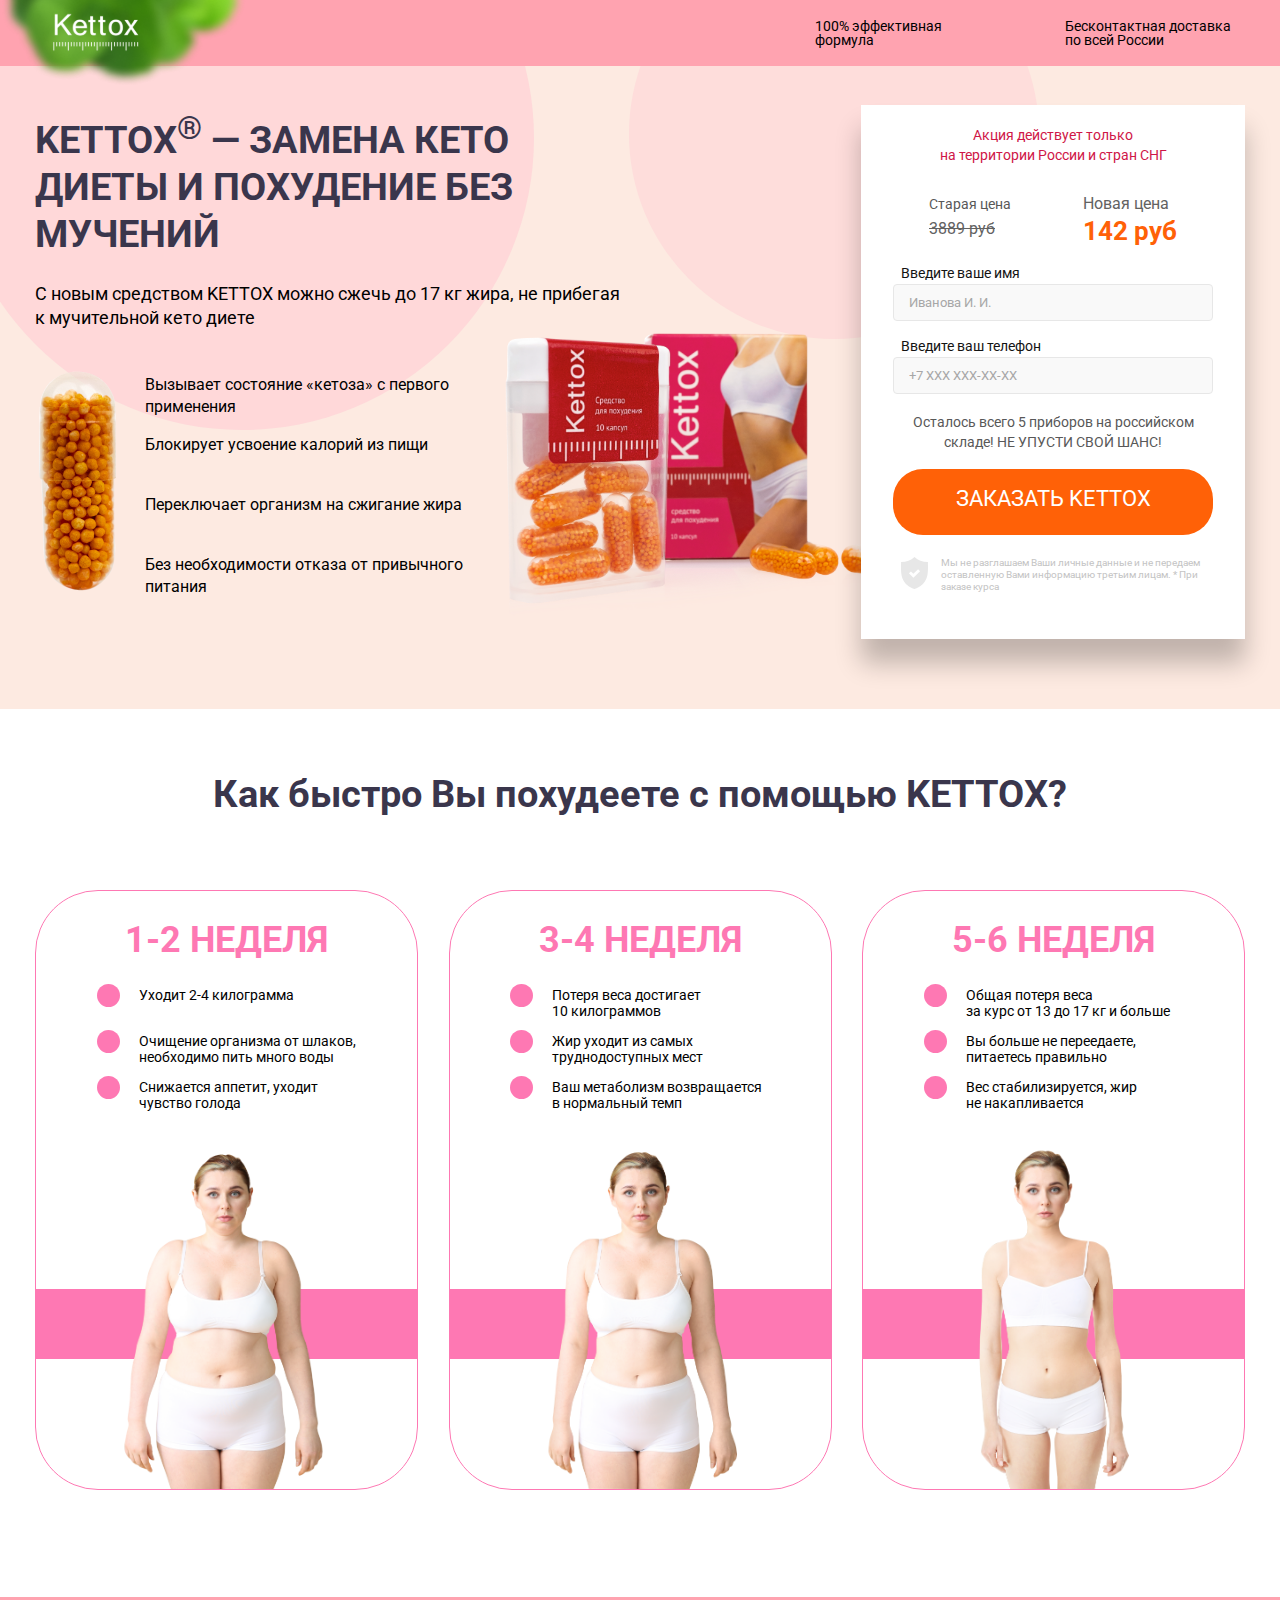
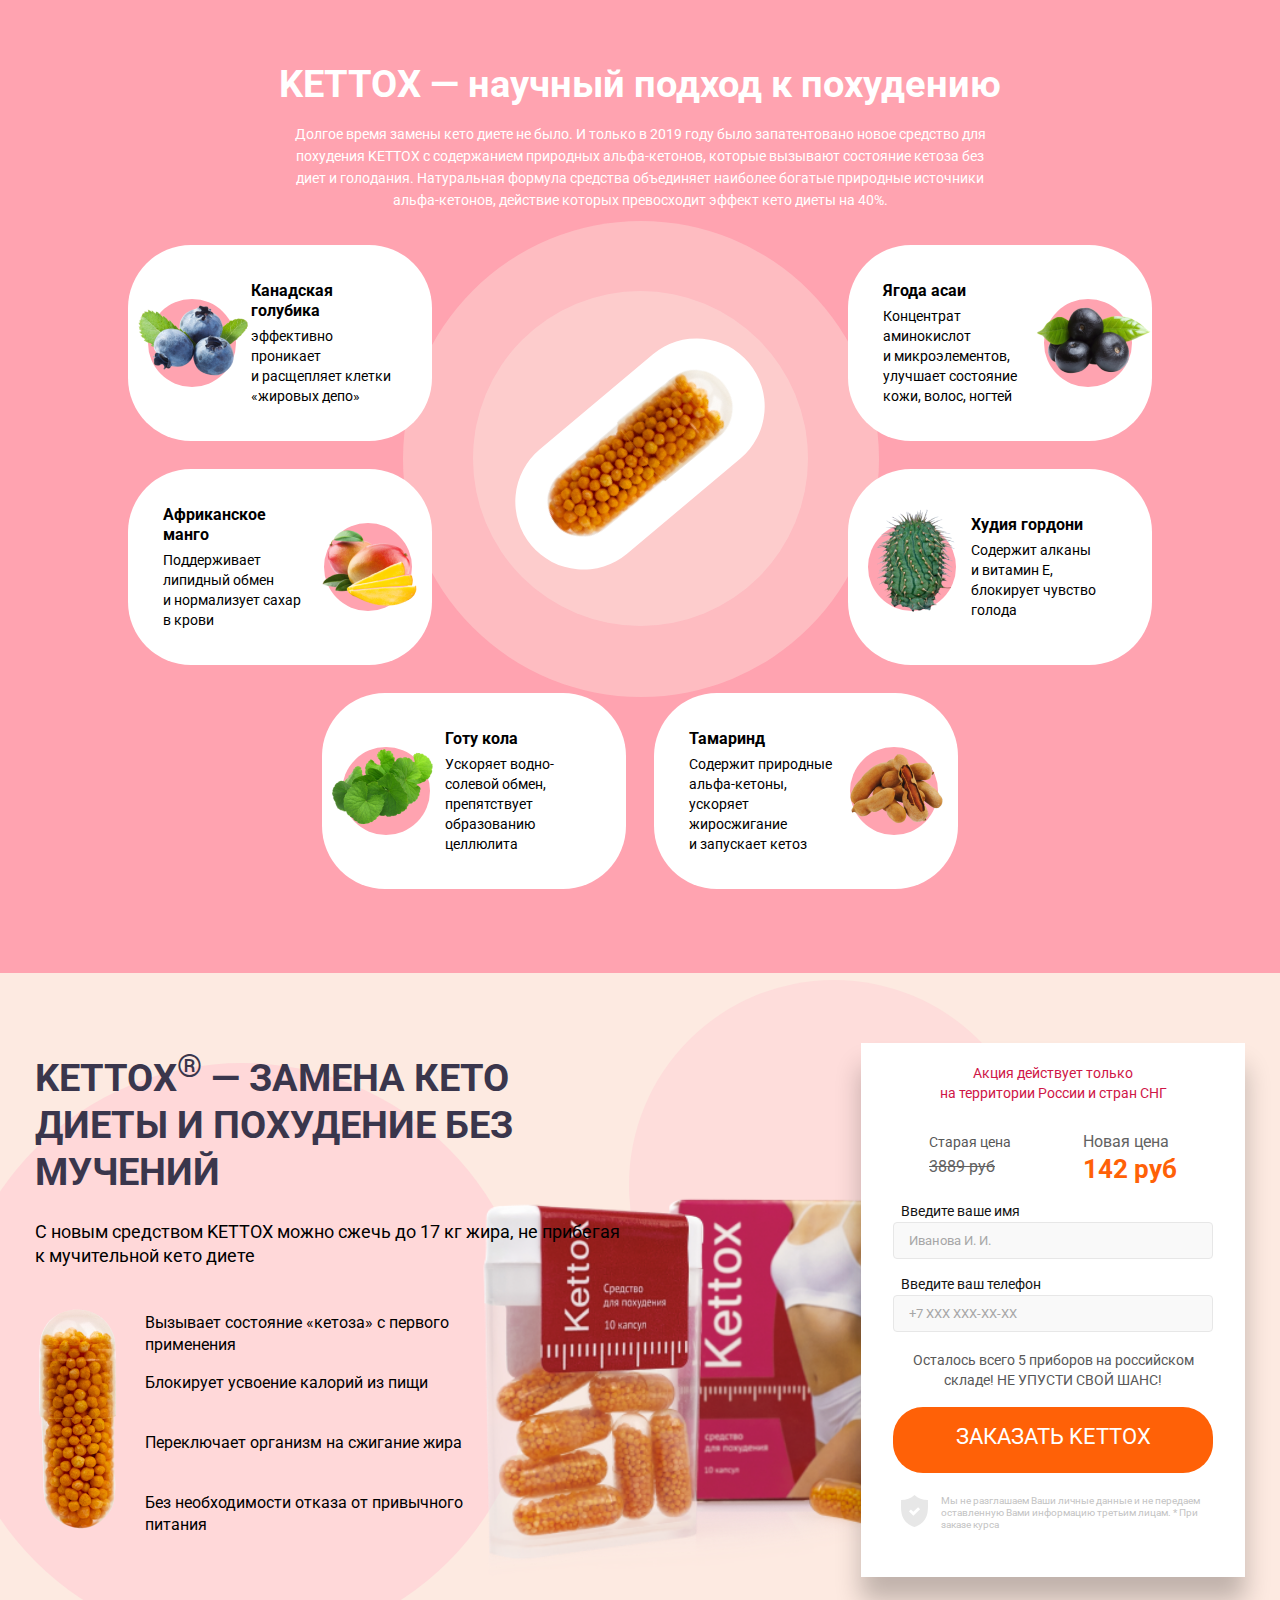
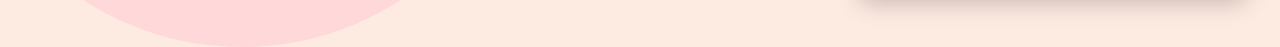
==== commit 3a3e24d7: "some upd pics and slider try for mobile" ====
--- a/index.html
+++ b/index.html
@@ -44,14 +44,14 @@
                     <h1 class="promo__heading heading">KETTOX<sup class="reg">&reg;</sup>&nbsp;&mdash; ЗАМЕНА КЕТО ДИЕТЫ И&nbsp;ПОХУДЕНИЕ БЕЗ МУЧЕНИЙ</h1>
                     <p class="promo__subheading subheading">С&nbsp;новым средством KETTOX можно сжечь до&nbsp;17&nbsp;кг жира, не&nbsp;прибегая к&nbsp;мучительной кето диете</p>
                     <ul class="promo__features">
-                        <img class="promo__features__pic" src="./assets/pill.png" alt="pill">
+                        <li><img class="promo__features__pic" src="./assets/pill.png" alt="pill"></li>
                         <li class="feature">Вызывает состояние &laquo;кетоза&raquo; с&nbsp;первого применения</li>
                         <li class="feature">Блокирует усвоение калорий из&nbsp;пищи</li>
                         <li class="feature">Переключает организм на&nbsp;сжигание жира</li>
                         <li class="feature">Без необходимости отказа от&nbsp;привычного питания</li>
                     </ul>
                 </div>
-                <img class="promo__pic" src="./assets/promo-pic.png" alt="kettox box">
+                <img class="promo__pic" src="./assets/pill3.png" alt="kettox box">
                 <div class="promo__circle"></div>
                 <div class="promo__circle-big"></div>
                 <form class="promo-form form">
@@ -99,12 +99,12 @@
                 </div>
             </div>
             <div class="form-input">
-                <label for="name" class="promo-form__label label">Введите ваше имя</label>
-                <input type="text" id="name" name="name" class="promo-form__input input" placeholder="Иванова И. И.">
+                <label for="name1" class="promo-form__label label">Введите ваше имя</label>
+                <input type="text" id="name1" name="name1" class="promo-form__input input" placeholder="Иванова И. И.">
             </div>
             <div class="form-input">
-                <label for="phone" class="promo-form__label label">Введите ваш телефон</label>
-                <input type="tel" id="phone" name="phone" class="promo-form__input input" placeholder="+7 ХХХ ХХХ-ХХ-ХХ">
+                <label for="phone1" class="promo-form__label label">Введите ваш телефон</label>
+                <input type="tel" id="phone1" name="phone1" class="promo-form__input input" placeholder="+7 ХХХ ХХХ-ХХ-ХХ">
             </div>
             <p class="form__description-small">Осталось упаковок со скидкой: <span class="form__description-num">48</span> шт.</p>
             <button type="submit" class="promo-form__button button">ЗАКАЗАТЬ KETTOX</button>
@@ -125,7 +125,7 @@
                                 <li class="advantages__item__description">Очищение организма от&nbsp;шлаков, необходимо пить много воды</li>
                                 <li class="advantages__item__description">Снижается аппетит, уходит чувство голода</li>
                             </ul>
-                            <img src="./assets/1week.png" alt="1-2 week result" class="advantages__item__image">
+                            <img src="./assets/1-2week.png" alt="1-2 week result" class="advantages__item__image advantages__item__image-first">
                             <div class="advantages__item__line"></div>
                             <div class="next">
                                 <svg width="16" height="28" viewBox="0 0 16 28" fill="none" xmlns="http://www.w3.org/2000/svg">
@@ -140,7 +140,7 @@
                                 <li class="advantages__item__description">Жир уходит из&nbsp;самых труднодоступных мест</li>
                                 <li class="advantages__item__description">Ваш метаболизм возвращается в&nbsp;нормальный темп</li>
                             </ul>
-                            <img src="./assets/3week.png" alt="3-4 week result" class="advantages__item__image">
+                            <img src="./assets/3-4week.png" alt="3-4 week result" class="advantages__item__image advantages__item__image-center">
                             <div class="advantages__item__line"></div>
                             <div class="prev">
                                 <svg width="16" height="28" viewBox="0 0 16 28" fill="none" xmlns="http://www.w3.org/2000/svg">
@@ -160,7 +160,7 @@
                                 <li class="advantages__item__description">Вы&nbsp;больше&nbsp;не&nbsp;переедаете, питаетесь правильно</li>
                                 <li class="advantages__item__description">Вес стабилизируется, жир не&nbsp;накапливается</li>
                             </ul>
-                            <img src="./assets/5week.png" alt="5-6 week result" class="advantages__item__image">
+                            <img src="./assets/5-6week.png" alt="5-6 week result" class="advantages__item__image advantages__item__image-last">
                             <div class="advantages__item__line"></div>
                             <div class="prev">
                                 <svg width="16" height="28" viewBox="0 0 16 28" fill="none" xmlns="http://www.w3.org/2000/svg">
@@ -247,7 +247,7 @@
                         <h1 class="promo__heading heading">KETTOX<sup class="reg">&reg;</sup>&nbsp;&mdash; ЗАМЕНА КЕТО ДИЕТЫ И&nbsp;ПОХУДЕНИЕ БЕЗ МУЧЕНИЙ</h1>
                         <p class="promo__subheading subheading">С&nbsp;новым средством KETTOX можно сжечь до&nbsp;17&nbsp;кг жира, не&nbsp;прибегая к&nbsp;мучительной кето диете</p>
                         <ul class="promo__features">
-                            <img class="promo__features__pic" src="./assets/pill.png" alt="pill">
+                            <li><img class="promo__features__pic" src="./assets/pill.png" alt="pill"></li>
                             <li class="feature">Вызывает состояние &laquo;кетоза&raquo; с&nbsp;первого применения</li>
                             <li class="feature">Блокирует усвоение калорий из&nbsp;пищи</li>
                             <li class="feature">Переключает организм на&nbsp;сжигание жира</li>
@@ -270,12 +270,12 @@
                             </div>
                         </div>
                         <div class="form-input">
-                            <label for="name" class="promo-form__label label">Введите ваше имя</label>
-                            <input type="text" id="name" name="name" class="promo-form__input input" placeholder="Иванова И. И.">
+                            <label for="name2" class="promo-form__label label">Введите ваше имя</label>
+                            <input type="text" id="name2" name="name2" class="promo-form__input input" placeholder="Иванова И. И.">
                         </div>
                         <div class="form-input">
-                            <label for="phone" class="promo-form__label label">Введите ваш телефон</label>
-                            <input type="tel" id="phone" name="phone" class="promo-form__input input" placeholder="+7 ХХХ ХХХ-ХХ-ХХ">
+                            <label for="phone2" class="promo-form__label label">Введите ваш телефон</label>
+                            <input type="tel" id="phone2" name="phone2" class="promo-form__input input" placeholder="+7 ХХХ ХХХ-ХХ-ХХ">
                         </div>
                         <p class="form__description">Осталось всего 5&nbsp;приборов на&nbsp;российском складе! НЕ&nbsp;УПУСТИ СВОЙ ШАНС!</p>
                         <button type="submit" class="promo-form__button button">ЗАКАЗАТЬ KETTOX</button>
@@ -302,12 +302,12 @@
                 </div>
             </div>
             <div class="form-input">
-                <label for="name" class="promo-form__label label">Введите ваше имя</label>
-                <input type="text" id="name" name="name" class="promo-form__input input" placeholder="Иванова И. И.">
+                <label for="name3" class="promo-form__label label">Введите ваше имя</label>
+                <input type="text" id="name3" name="name3" class="promo-form__input input" placeholder="Иванова И. И.">
             </div>
             <div class="form-input">
-                <label for="phone" class="promo-form__label label">Введите ваш телефон</label>
-                <input type="tel" id="phone" name="phone" class="promo-form__input input" placeholder="+7 ХХХ ХХХ-ХХ-ХХ">
+                <label for="phone3" class="promo-form__label label">Введите ваш телефон</label>
+                <input type="tel" id="phone3" name="phone3" class="promo-form__input input" placeholder="+7 ХХХ ХХХ-ХХ-ХХ">
             </div>
             <p class="form__description-small">Осталось упаковок со скидкой: <span class="form__description-num">48</span> шт.</p>
             <button type="submit" class="promo-form__button button">ЗАКАЗАТЬ KETTOX</button>
@@ -316,7 +316,7 @@
             </div>
         </form>
 
-        <div class="rendom-popups">
+        <div class="random-popups">
             <div class="popup1 random-popup">
                 <div class="random-popup__text">
                      <svg class="random-popup__icon" width="56" height="56" viewBox="0 0 56 56" fill="none" xmlns="http://www.w3.org/2000/svg">
@@ -398,12 +398,12 @@
                 </div>
                 <div class="popup-form">
                     <div class="form-input">
-                        <label for="name" class="promo-form__label label">Введите ваше имя</label>
-                        <input type="text" id="name" name="name" class="promo-form__input input" placeholder="Иванова И. И.">
+                        <label for="name4" class="promo-form__label label">Введите ваше имя</label>
+                        <input type="text" id="name4" name="name4" class="promo-form__input input" placeholder="Иванова И. И.">
                     </div>
                     <div class="form-input">
-                        <label for="phone" class="promo-form__label label">Введите ваш телефон</label>
-                        <input type="tel" id="phone" name="phone" class="promo-form__input input" placeholder="+7 ХХХ ХХХ-ХХ-ХХ">
+                        <label for="phone4" class="promo-form__label label">Введите ваш телефон</label>
+                        <input type="tel" id="phone4" name="phone4" class="promo-form__input input" placeholder="+7 ХХХ ХХХ-ХХ-ХХ">
                     </div>
                     <button type="submit" class="promo-form__button button">ЗАКАЗАТЬ KETTOX</button>
                     <div class="form__description form__description-center form__description-popup">
--- a/styles/style.css
+++ b/styles/style.css
@@ -5,8 +5,6 @@
 }
 
 *, *::before, *::after {
-    -moz-box-sizing: border-box;
-    -webkit-box-sizing: border-box;
     box-sizing: border-box;
 }
 :focus, :active{outline: none;}
@@ -18,9 +16,6 @@
     font-size: 100%;
     line-height: 1;
     font-size: 14px;
-    -ms-text-size-adjust: 100%;
-    -moz-text-size-adjust: 100%;
-    -webkit-text-size-adjust: 100%;
 
     font-family: 'Roboto', sans-serif;
 }
@@ -28,9 +23,7 @@
 input, button{font-family: inherit;}
 nav, header, footer{display: block;}
 
-input::-ms-clear{display: none;}
 button{cursor: pointer;}
-button::-moz-focus-inner{padding: 0;border: 0;}
 a, a:visited{text-decoration: none;}
 a:hover{text-decoration: none;}
 ul li{list-style-type: none;}
@@ -144,6 +137,8 @@
 
     .promo__pic {
         position: absolute;
+        width: 40%;
+
         z-index: 1;
         bottom: 0;
         left: 36%;
@@ -389,6 +384,18 @@
         z-index: 1;
     }
 
+    .advantages__item__image-first {
+        width: 260px;
+    }
+
+    .advantages__item__image-center {
+        width: 225px;
+    }
+
+    .advantages__item__image-last {
+        width: 180px;
+    }
+
     .advantages__item__line {
         background-color: #FE78B3;
         width: 100%;
@@ -460,7 +467,7 @@
 
     .pill__oval {
         position: absolute;
-        rotate: -40deg;
+        transform: rotate(-40deg);
         top: 165px;
         left: 95px;
 
@@ -472,7 +479,7 @@
 
     .pill__pic {
         position: absolute;
-        rotate: 51deg;
+        transform: rotate(51deg);
         top: 75px;
         left: 100px;
     }
@@ -646,7 +653,7 @@
 
 .popup-left {
     width: 50%;
-    height: 100%;
+    height: 90%;
 
     background-image: url('../assets/redCapsule.png');
     background-position: center;
@@ -817,11 +824,11 @@
     }
 
     .promo__pic {
-        bottom: 35%;
-        left: 0px;
+        bottom: 28%;
+        left: -30px;
         right: 0;
 
-        width: 100%;
+        width: 150%;
     }
 
     .promo__circle {
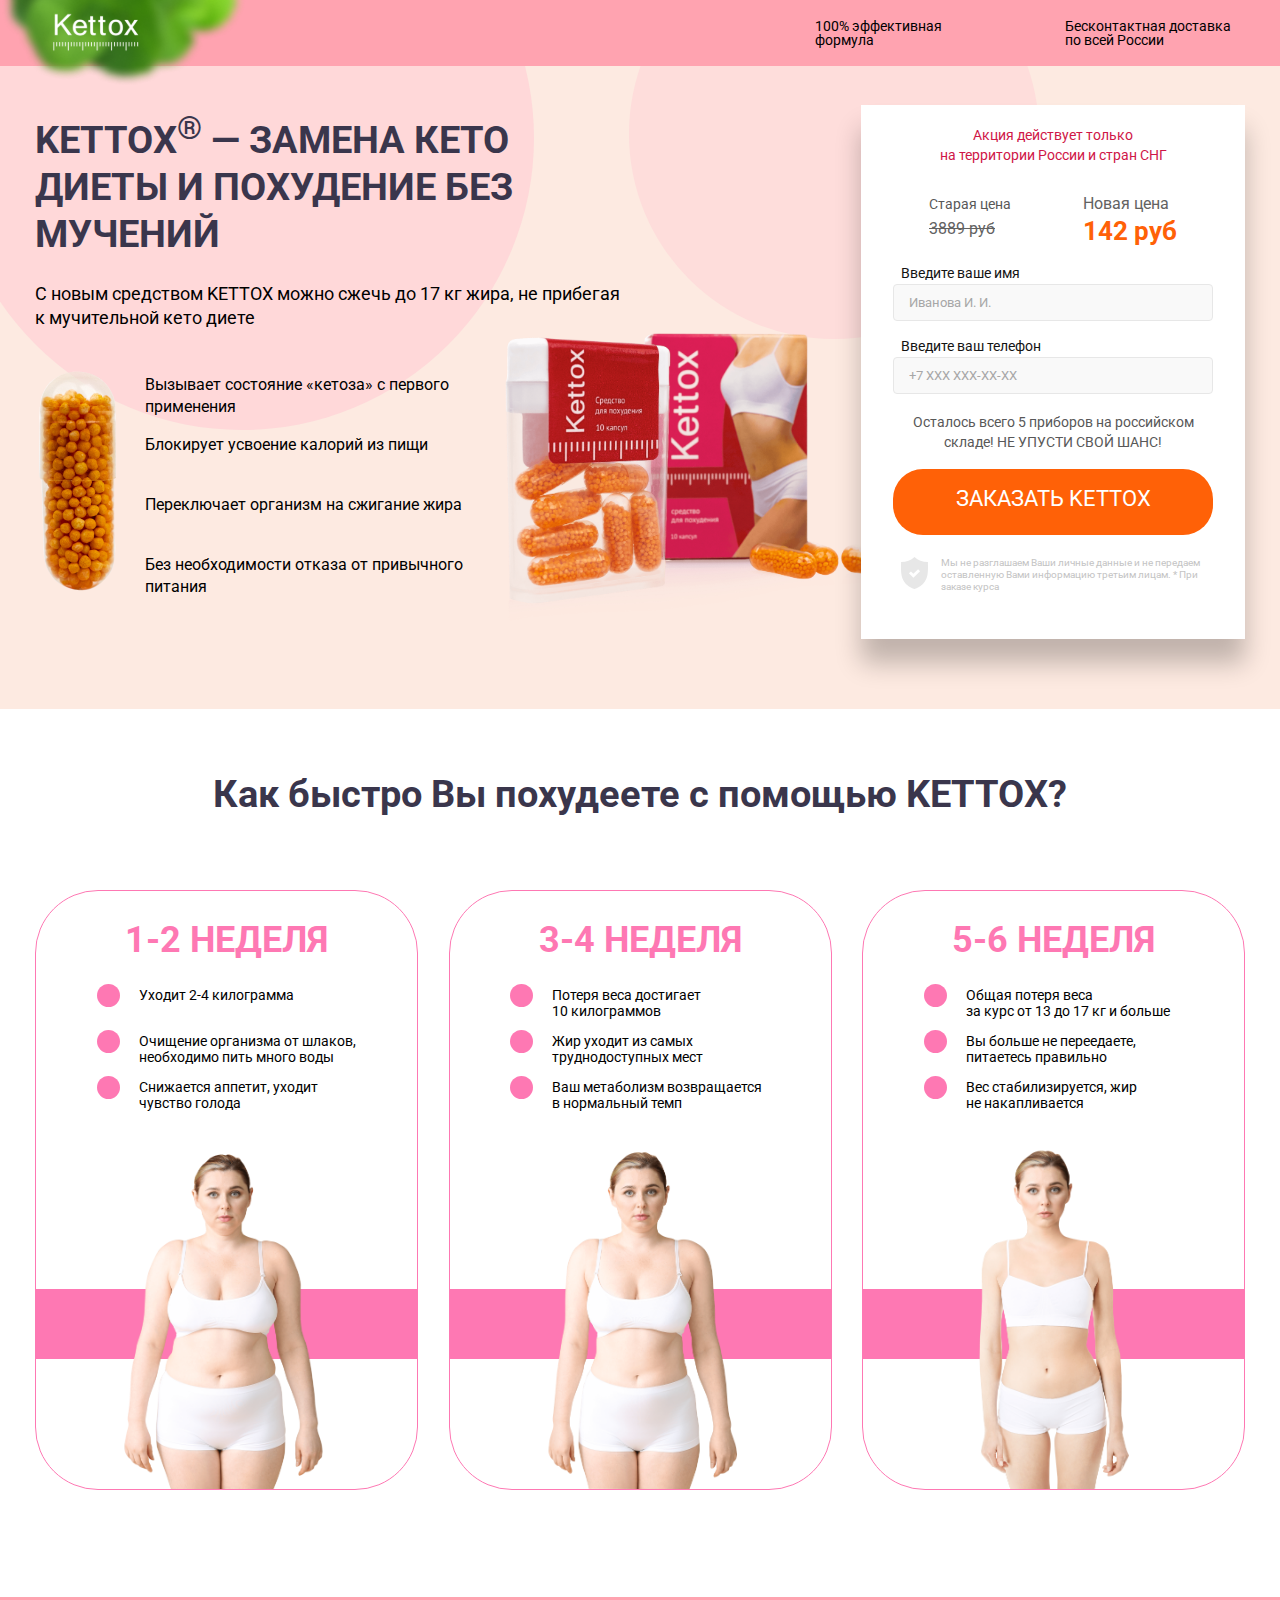
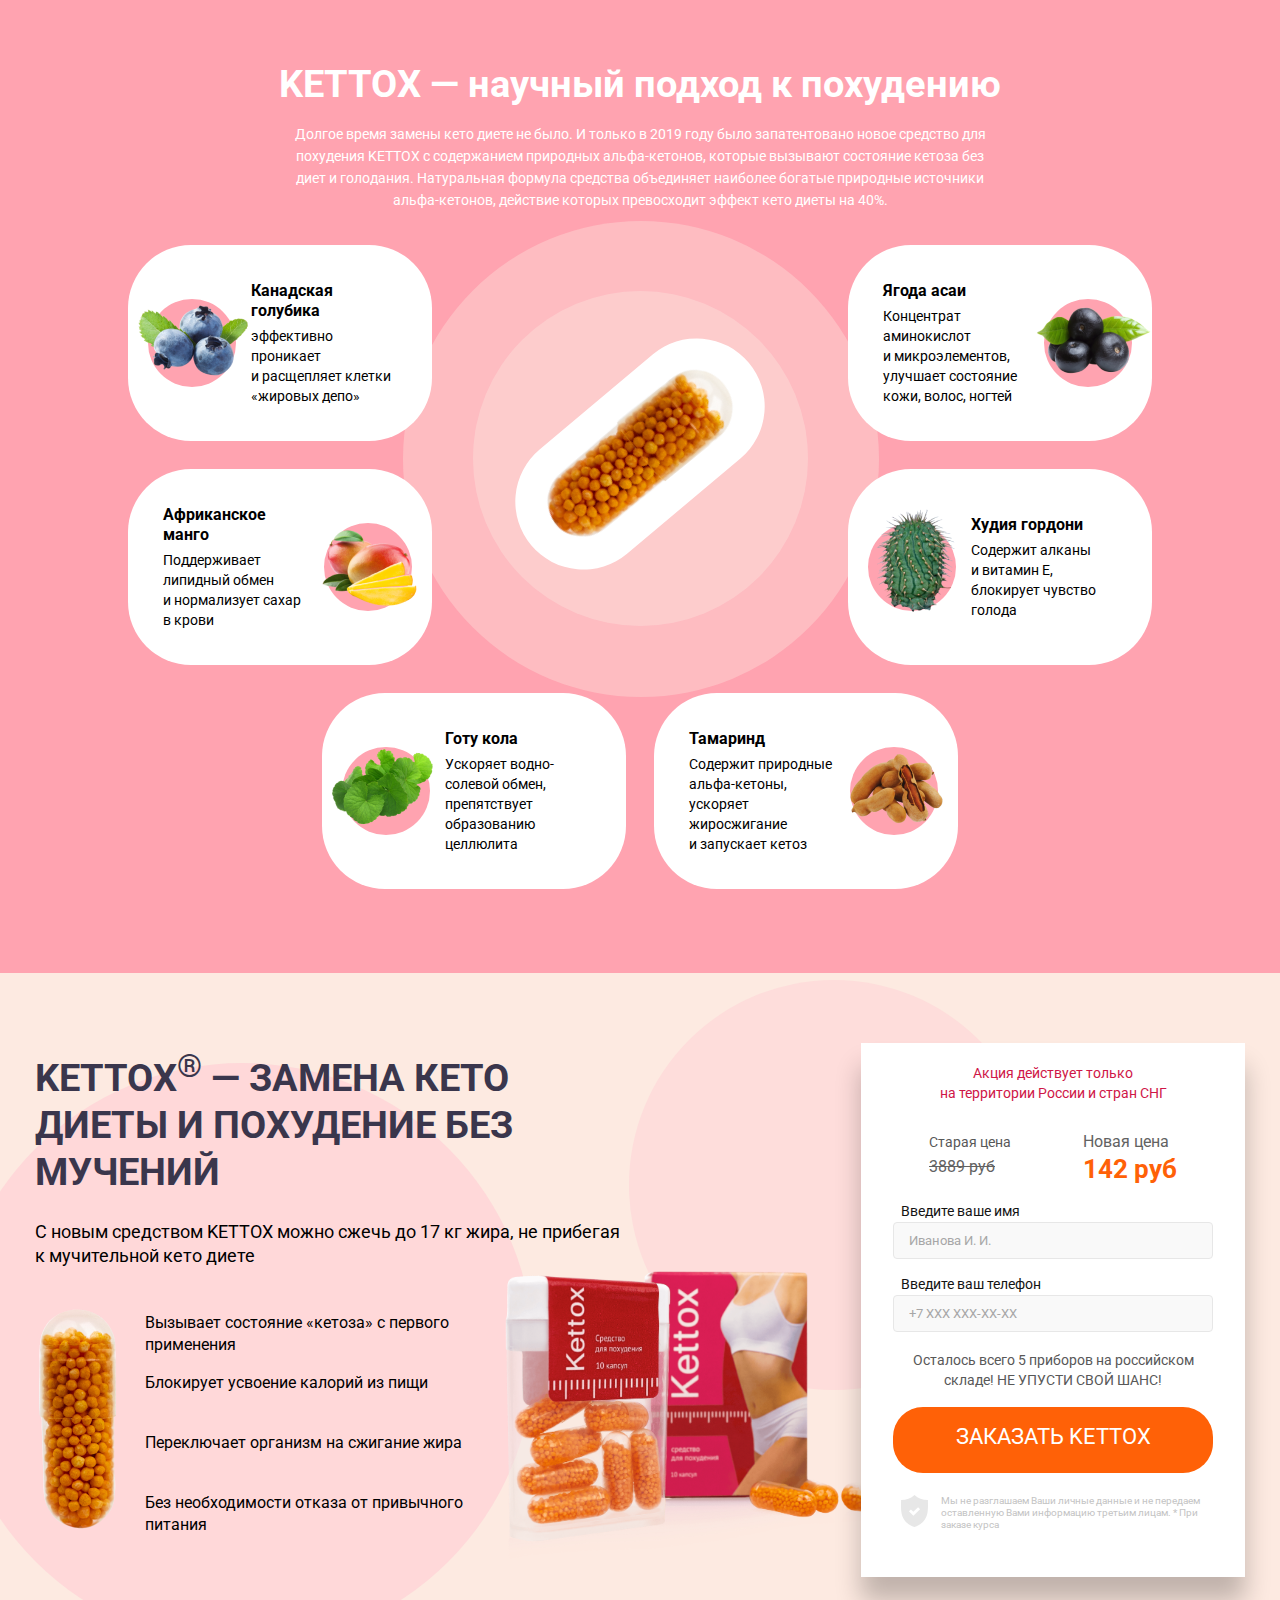
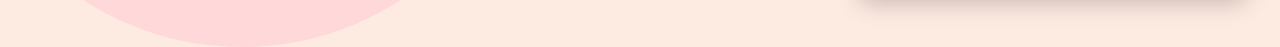
==== commit 8d43e4ed: "pics tinyfied" ====
--- a/index.html
+++ b/index.html
@@ -254,7 +254,7 @@
                             <li class="feature">Без необходимости отказа от&nbsp;привычного питания</li>
                         </ul>
                     </div>
-                    <img class="promo__pic footer__pic" src="./assets/promo-pic.png" alt="kettox box">
+                    <img class="promo__pic footer__pic" src="./assets/pill3.png" alt="kettox box">
                     <div class="promo__circle footer__circle"></div>
                     <div class="promo__circle-big footer__circle-big"></div>
                     <form class="promo-form form" action="#">
--- a/styles/style.css
+++ b/styles/style.css
@@ -656,7 +656,7 @@
     height: 90%;
 
     background-image: url('../assets/redCapsule.png');
-    background-position: center;
+    background-position: right;
     background-repeat: no-repeat;
     background-size: contain;
 
@@ -1122,7 +1122,7 @@
         }
 
         .footer__pic {
-            bottom: 28%;
-        }
-
-}
+            bottom: 20%;
+        }
+
+}
